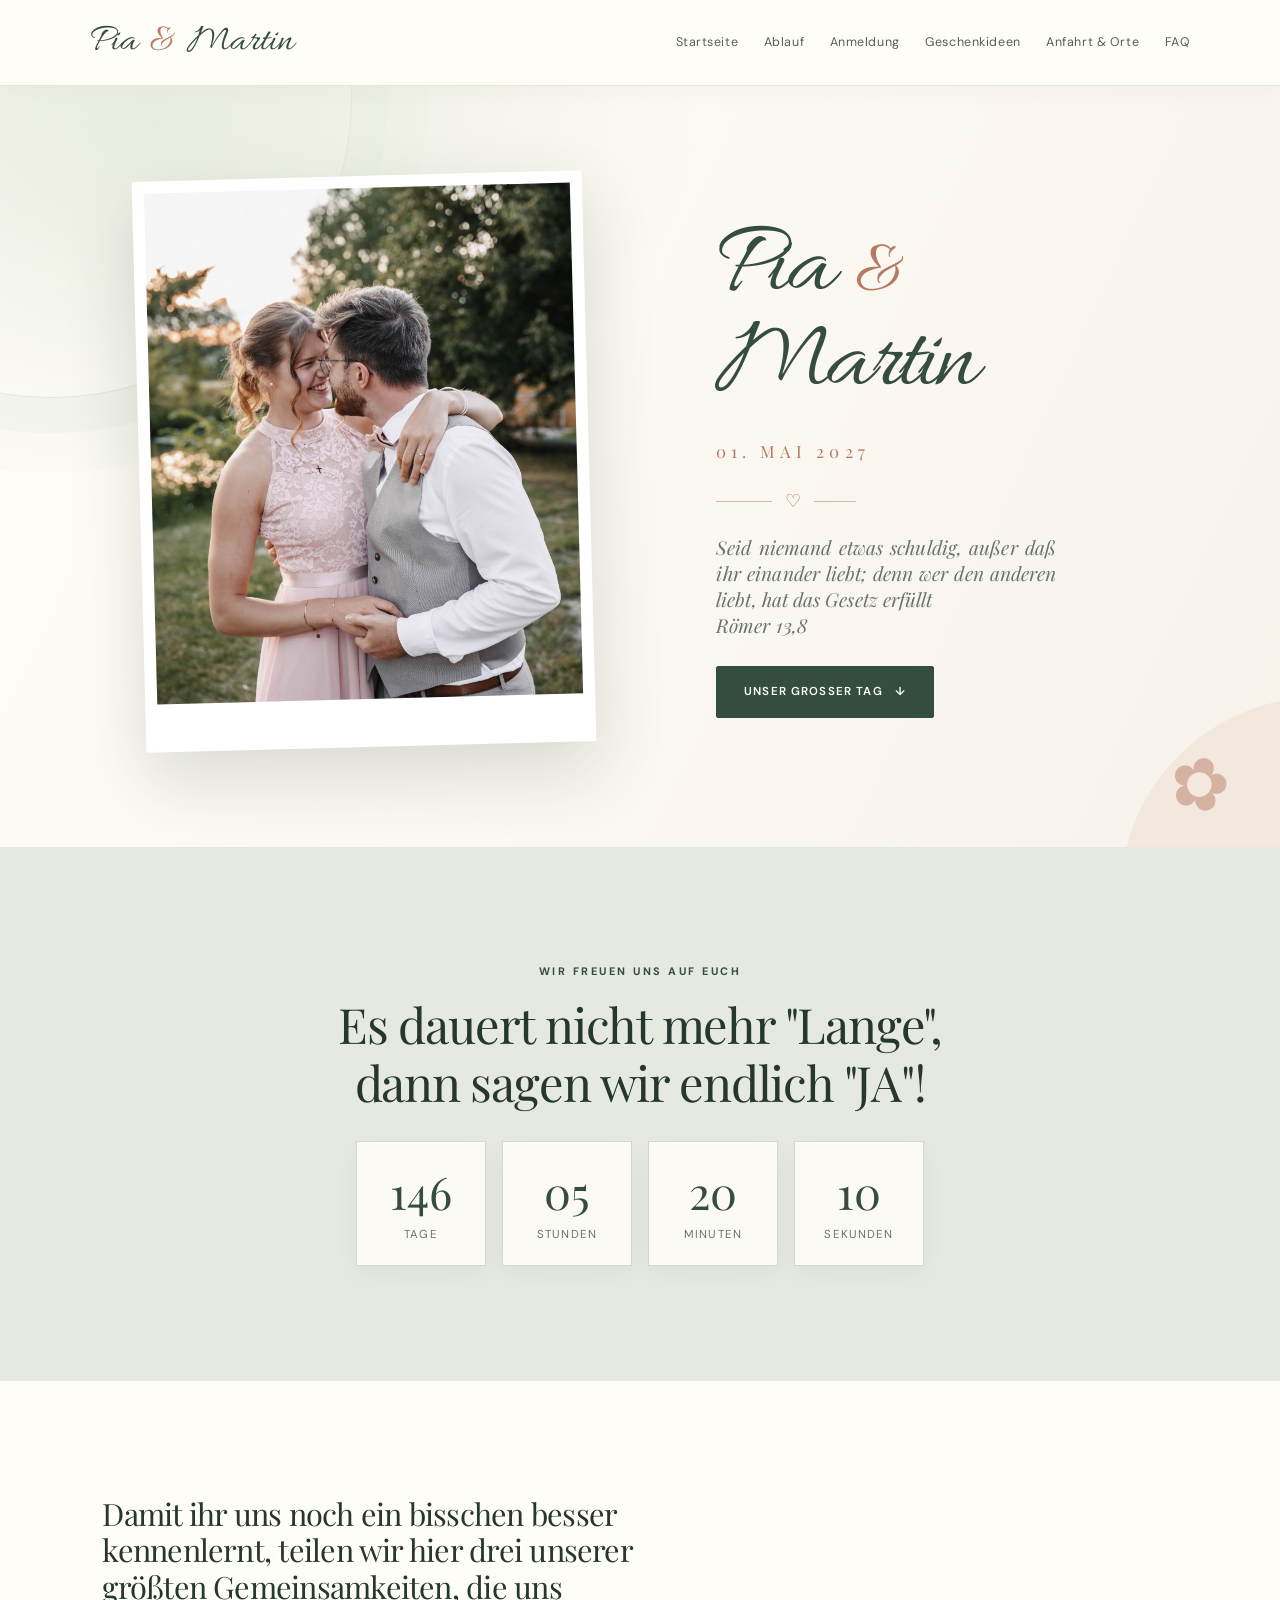
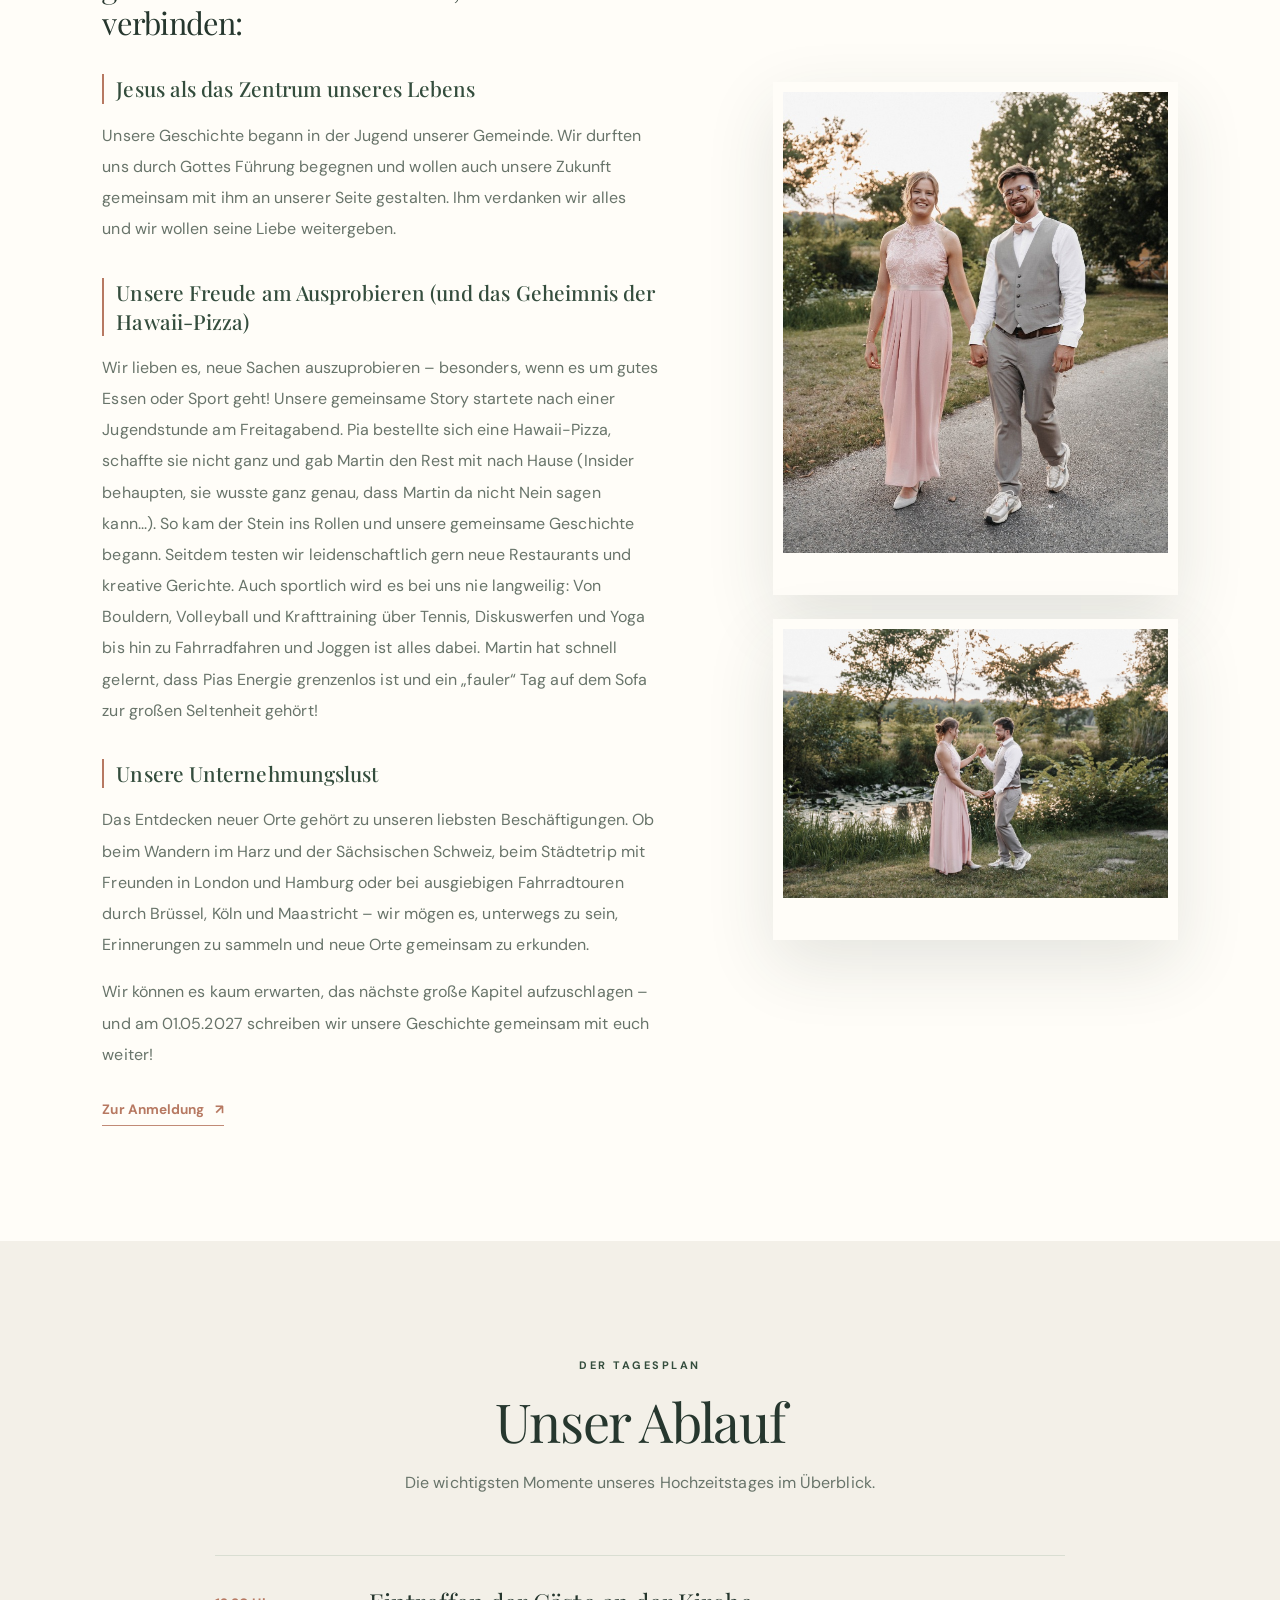
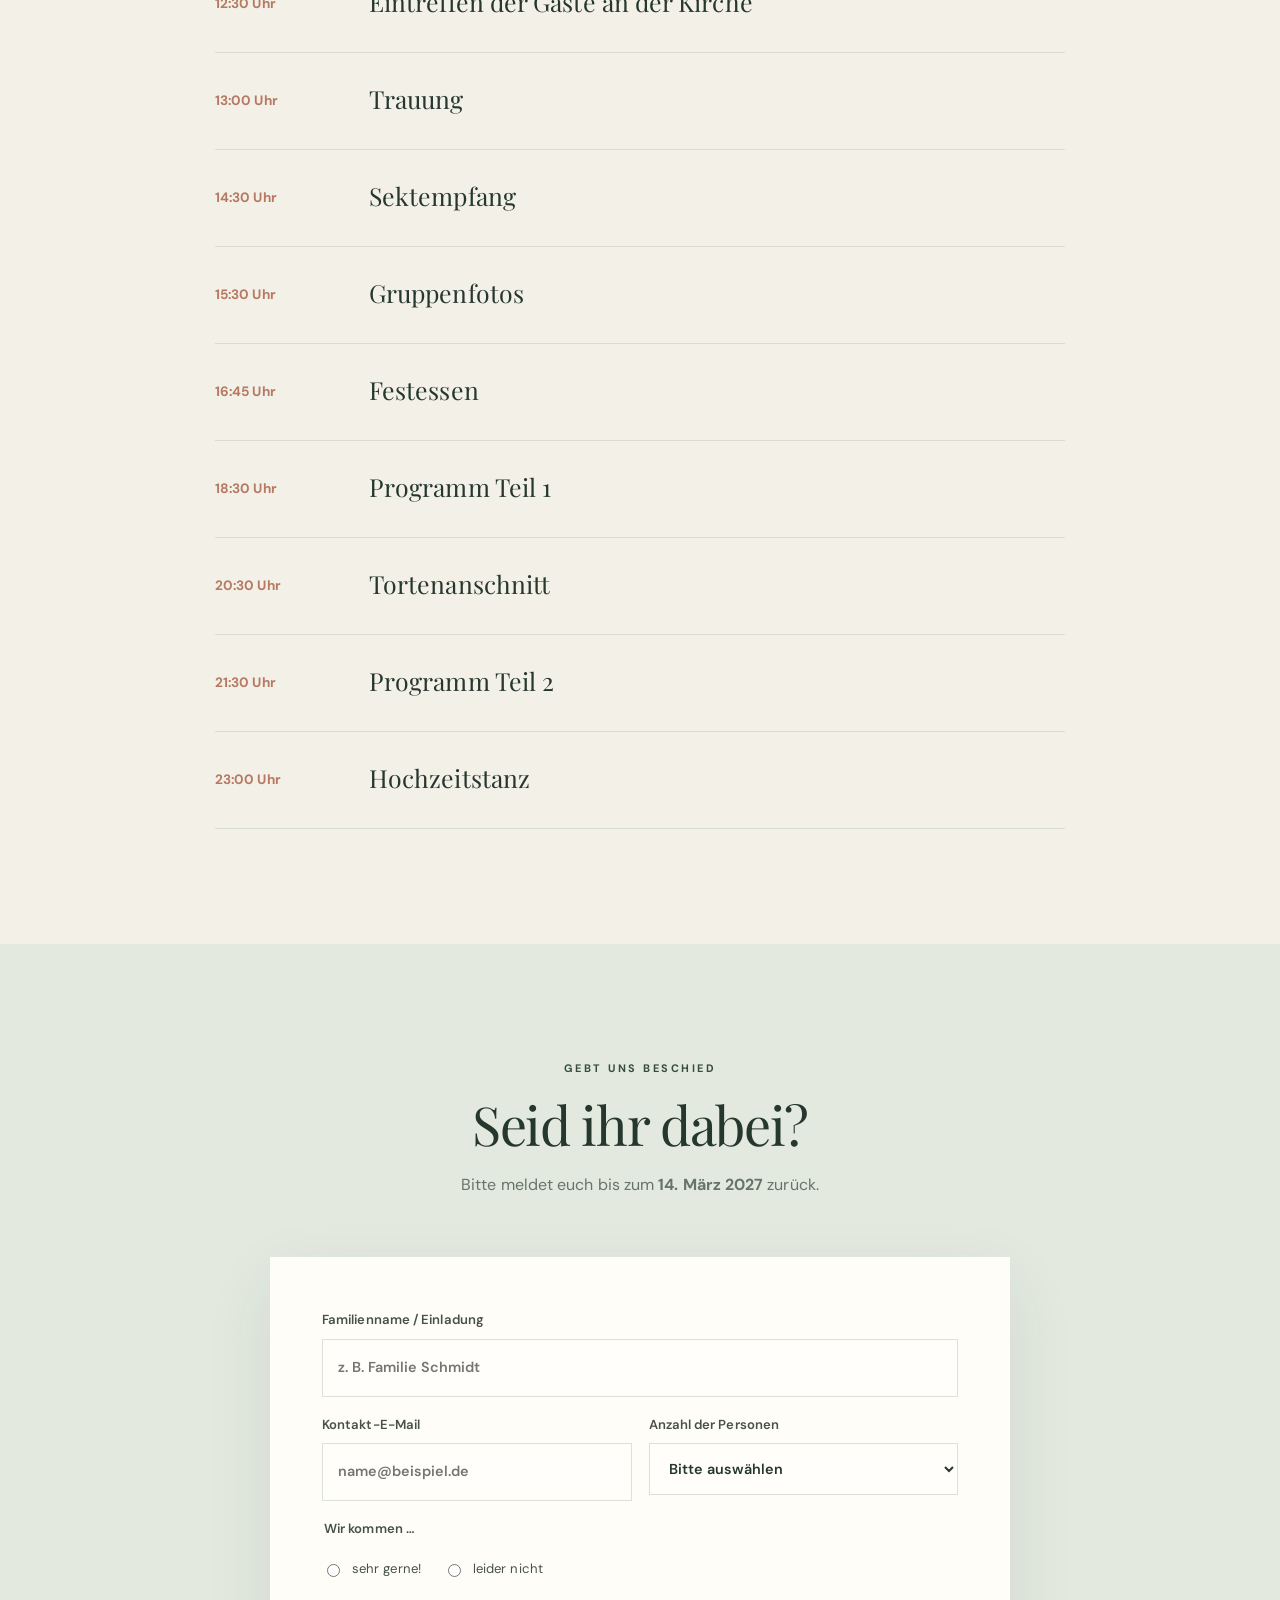
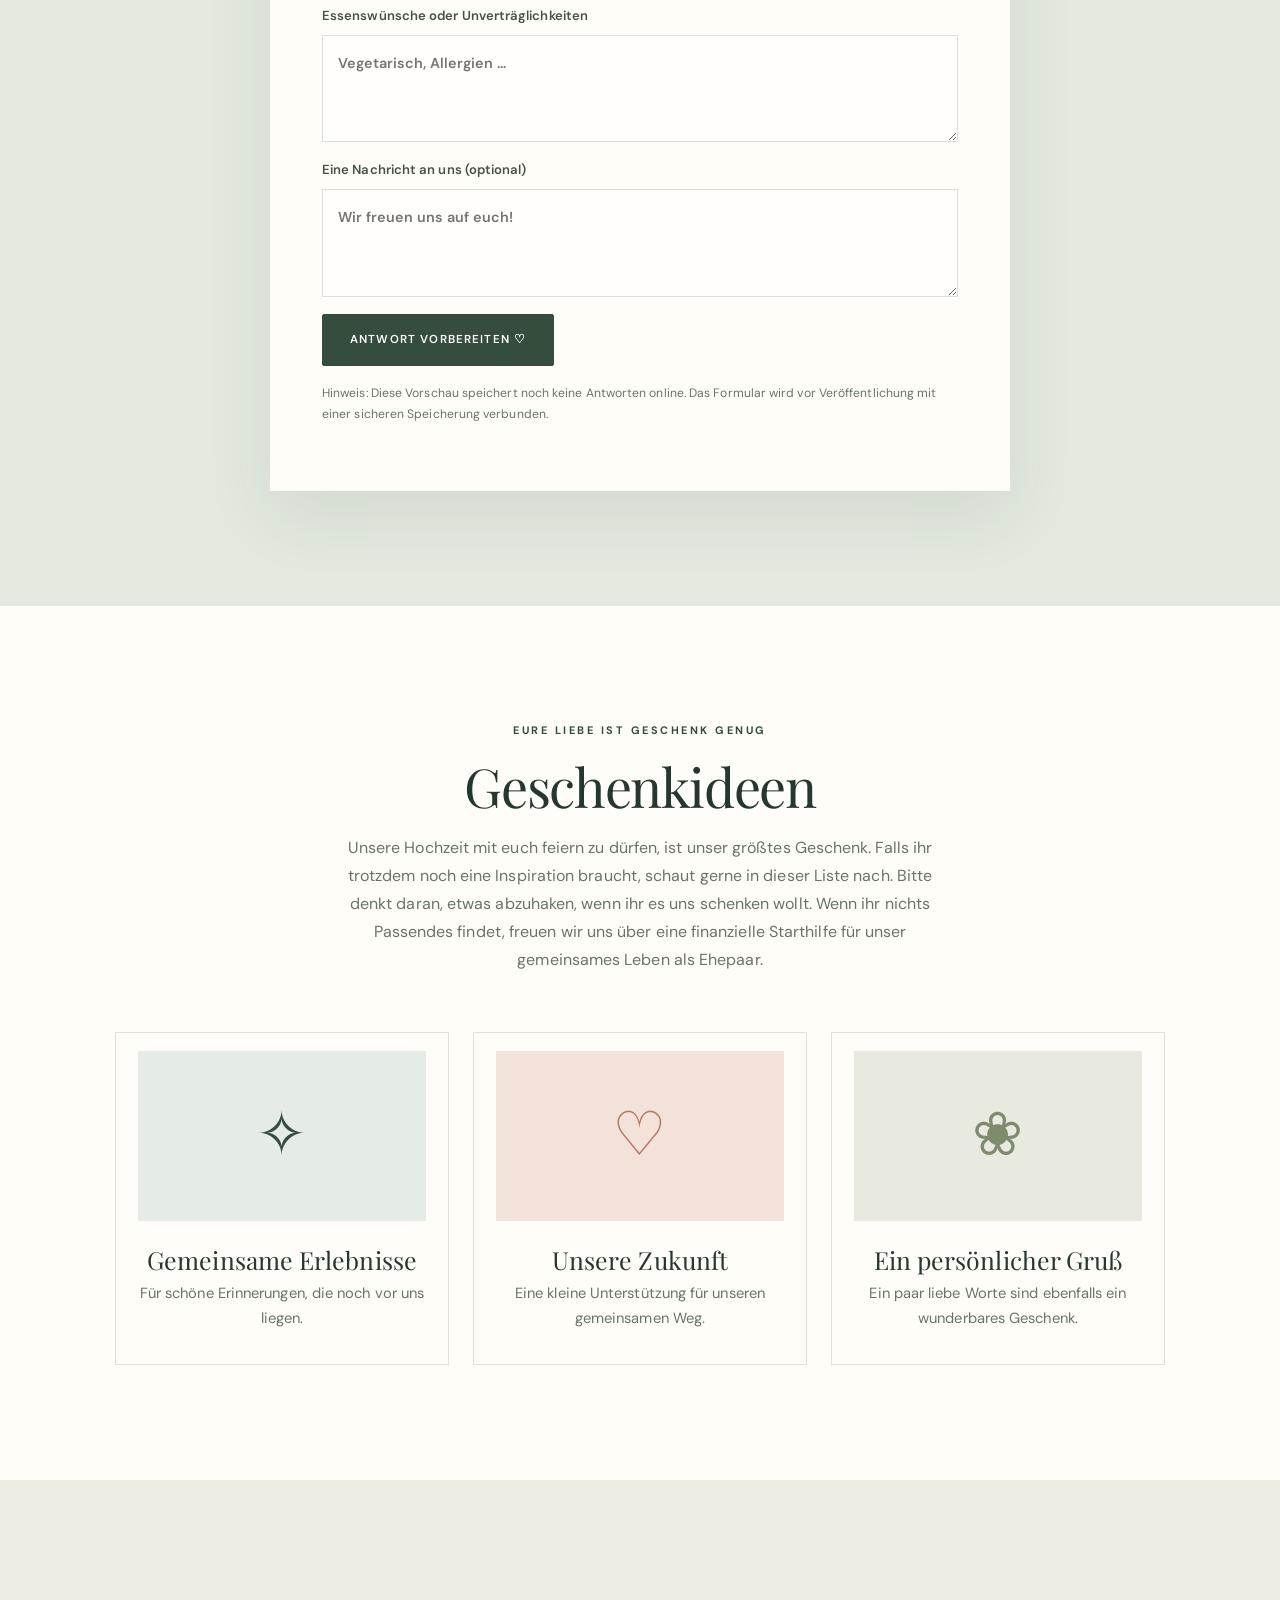
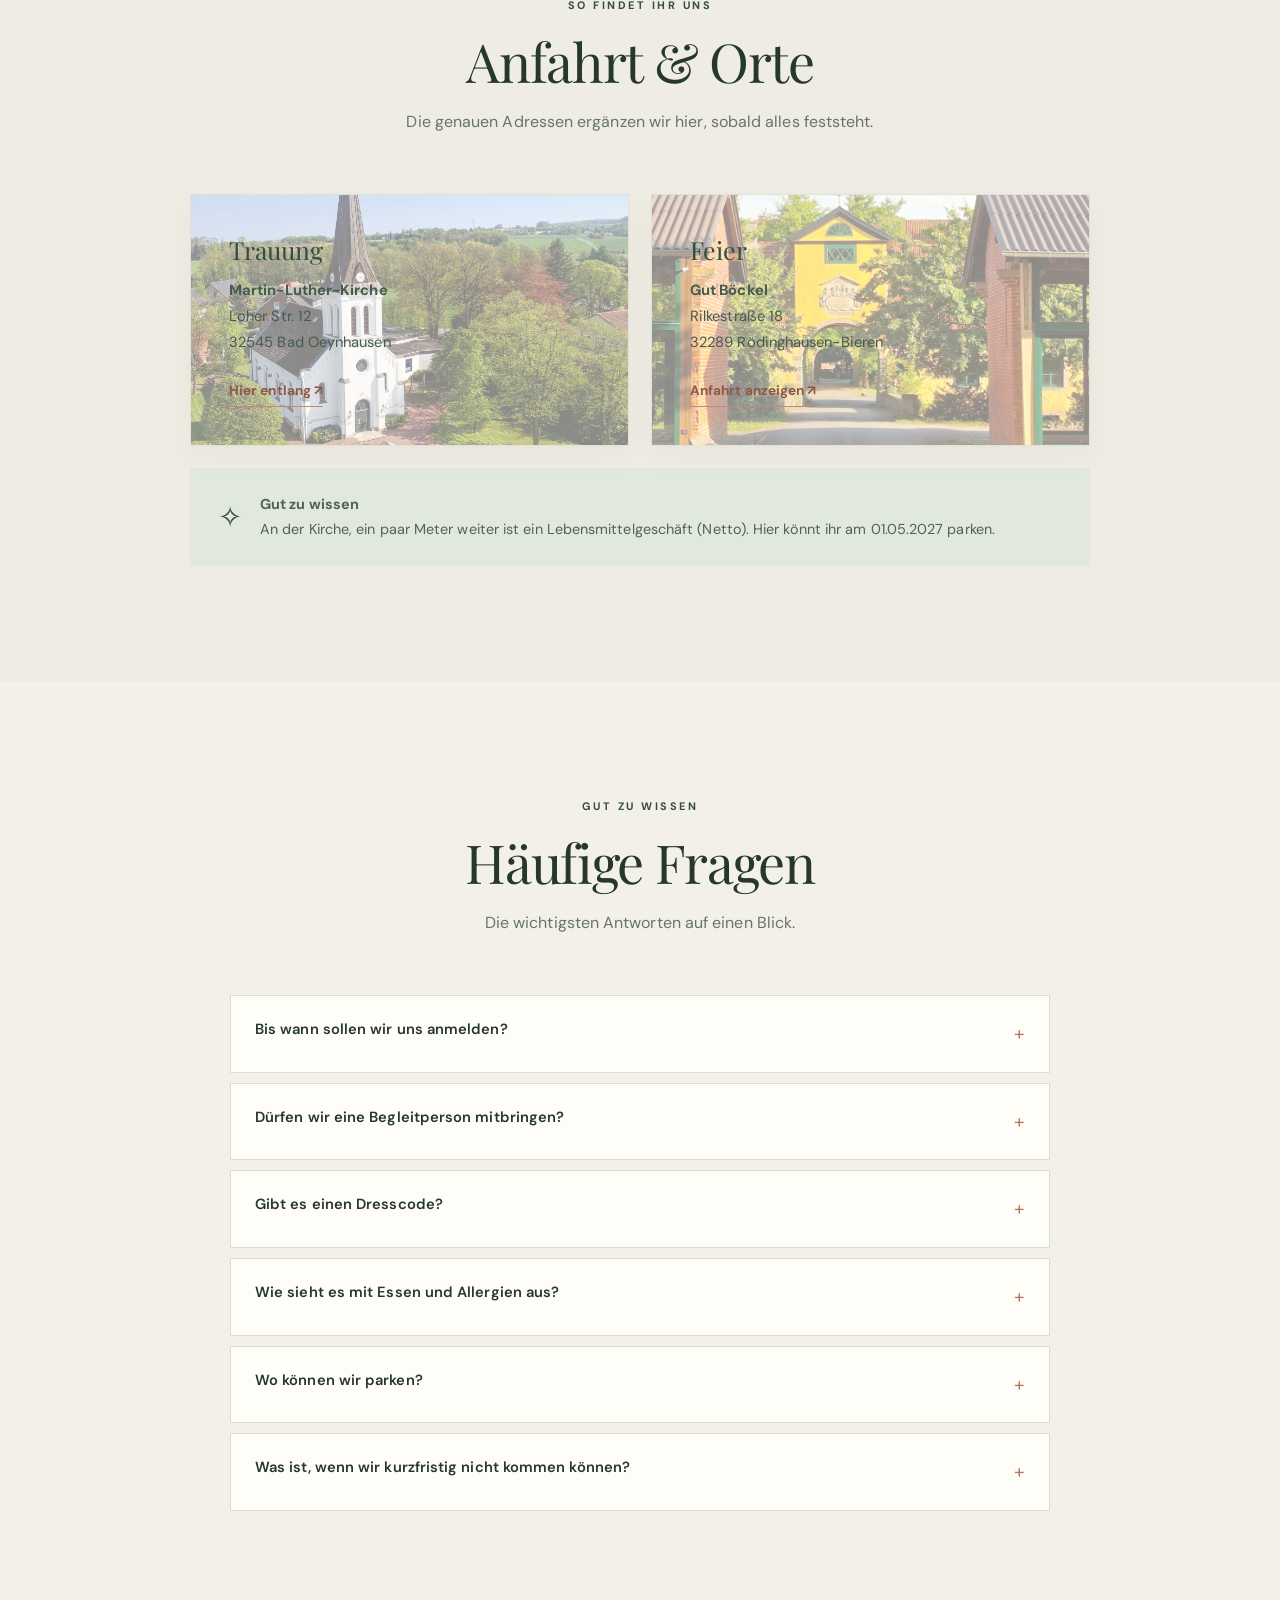
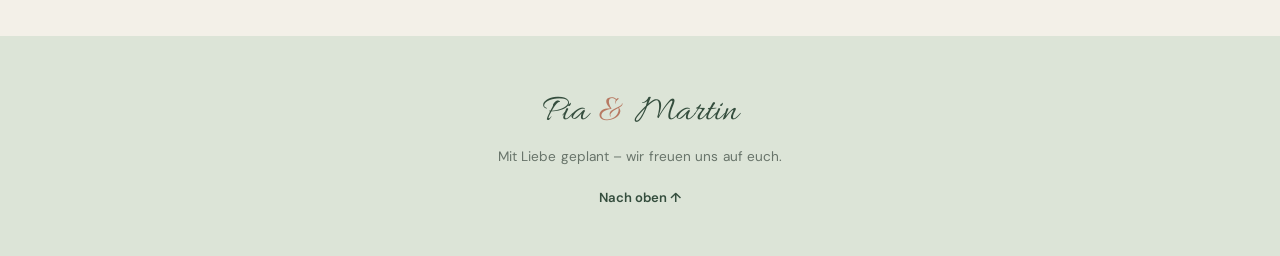
==== Hochzeitswebsite - Kopie/index.html @ 16df4ac5 "Add files via upload" ====
<!doctype html>
<html lang="de">
<head>
<meta charset="utf-8"><meta name="viewport" content="width=device-width, initial-scale=1">
<meta name="theme-color" content="#fbf6ef"><title>Pia & Martin – Unsere Hochzeit</title>
<link rel="preconnect" href="https://fonts.googleapis.com"><link rel="preconnect" href="https://fonts.gstatic.com" crossorigin>
<link href="https://fonts.googleapis.com/css2?family=DM+Sans:wght@400;500;600&family=Playfair+Display:wght@400;500;600&family=Allura&display=swap" rel="stylesheet">
<link rel="stylesheet" href="styles.css">
</head>
<body>
<header class="topbar"><a class="brand" href="#start">Pia <span>&</span> Martin</a><button class="menu-toggle" aria-label="Menü öffnen" aria-expanded="false">☰</button><nav id="nav"><a href="#start">Startseite</a><a href="#ablauf">Ablauf</a><a href="#anmeldung">Anmeldung</a><a href="#geschenke">Geschenkideen</a><a href="#orte">Anfahrt & Orte</a><a href="#faq">FAQ</a></nav></header>
<main>
<section class="hero" id="start"><div class="hero-photo hero-photo-main"><img src="images/suess-und-ring.jpg" alt="Pia und Martin lächeln sich verliebt an"><span class="photo-note"></span></div><div class="hero-copy"><h1>Pia <span>&</span> Martin</h1><p class="date">01. Mai 2027</p><div class="heart-rule">♡</div><p class="hero-subtitle">Seid niemand etwas schuldig, außer daß ihr einander liebt; denn wer den anderen liebt, hat das Gesetz erfüllt<br>Römer 13,8</p><a class="button" href="#ablauf">Unser großer Tag <span>↓</span></a></div><div class="sprig sprig-right">✿</div></section>
<section class="countdown section"><p class="eyebrow">WIR FREUEN UNS AUF EUCH</p><h2>Es dauert nicht mehr "Lange", <br> dann sagen wir endlich "JA"!</h2><div class="count-grid"><div><strong id="days">—</strong><span>Tage</span></div><div><strong id="hours">—</strong><span>Stunden</span></div><div><strong id="minutes">—</strong><span>Minuten</span></div><div><strong id="seconds">—</strong><span>Sekunden</span></div></div></section>
<section class="welcome section"><div class="welcome-text"><h2>Damit ihr uns noch ein bisschen besser kennenlernt, teilen wir hier drei unserer größten Gemeinsamkeiten, die uns verbinden:</h2><h3 class="story-title">Jesus als das Zentrum unseres Lebens</h3><p>Unsere Geschichte begann in der Jugend unserer Gemeinde. Wir durften uns durch Gottes Führung begegnen und wollen auch unsere Zukunft gemeinsam mit ihm an unserer Seite gestalten. Ihm verdanken wir alles und wir wollen seine Liebe weitergeben.</p><h3>Unsere Freude am Ausprobieren (und das Geheimnis der Hawaii-Pizza)</h3><p>Wir lieben es, neue Sachen auszuprobieren – besonders, wenn es um gutes Essen oder Sport geht! Unsere gemeinsame Story startete nach einer Jugendstunde am Freitagabend. Pia bestellte sich eine Hawaii-Pizza, schaffte sie nicht ganz und gab Martin den Rest mit nach Hause (Insider behaupten, sie wusste ganz genau, dass Martin da nicht Nein sagen kann...). So kam der Stein ins Rollen und unsere gemeinsame Geschichte begann. Seitdem testen wir leidenschaftlich gern neue Restaurants und kreative Gerichte. Auch sportlich wird es bei uns nie langweilig: Von Bouldern, Volleyball und Krafttraining über Tennis, Diskuswerfen und Yoga bis hin zu Fahrradfahren und Joggen ist alles dabei. Martin hat schnell gelernt, dass Pias Energie grenzenlos ist und ein „fauler“ Tag auf dem Sofa zur großen Seltenheit gehört!</p><h3>Unsere Unternehmungslust</h3><p>Das Entdecken neuer Orte gehört zu unseren liebsten Beschäftigungen. Ob beim Wandern im Harz und der Sächsischen Schweiz, beim Städtetrip mit Freunden in London und Hamburg oder bei ausgiebigen Fahrradtouren durch Brüssel, Köln und Maastricht – wir mögen es, unterwegs zu sein, Erinnerungen zu sammeln und neue Orte gemeinsam zu erkunden.</p><p>Wir können es kaum erwarten, das nächste große Kapitel aufzuschlagen – und am 01.05.2027 schreiben wir unsere Geschichte gemeinsam mit euch weiter!</p><a class="text-link" href="#anmeldung">Zur Anmeldung <span>↗</span></a></div><div class="welcome-side"><div class="story-photo-stack"><figure><img src="images/hand-in-hand.jpg" alt="Pia und Martin gehen Hand in Hand"></figure><figure><img src="images/am-see.jpg" alt="Pia und Martin gemeinsam am See"></figure></div></div></section>
<section class="section" id="ablauf"><div class="section-heading"><p class="eyebrow">DER TAGESPLAN</p><h2>Unser Ablauf</h2><p>Die wichtigsten Momente unseres Hochzeitstages im Überblick.</p></div><div class="timeline"><article><span class="time">12:30 Uhr</span><div><h3>Eintreffen der Gäste an der Kirche</h3></div></article><article><span class="time">13:00 Uhr</span><div><h3>Trauung</h3></div></article><article><span class="time">14:30 Uhr</span><div><h3>Sektempfang</h3></div></article><article><span class="time">15:30 Uhr</span><div><h3>Gruppenfotos</h3></div></article><article><span class="time">16:45 Uhr</span><div><h3>Festessen</h3></div></article><article><span class="time">18:30 Uhr</span><div><h3>Programm Teil 1</h3></div></article><article><span class="time">20:30 Uhr</span><div><h3>Tortenanschnitt</h3></div></article><article><span class="time">21:30 Uhr</span><div><h3>Programm Teil 2</h3></div></article><article><span class="time">23:00 Uhr</span><div><h3>Hochzeitstanz</h3></div></article></div></section>
<section class="rsvp section" id="anmeldung"><div class="section-heading"><p class="eyebrow">GEBT UNS BESCHIED</p><h2>Seid ihr dabei?</h2><p>Bitte meldet euch bis zum <strong>14. März 2027</strong> zurück.</p></div><form id="rsvp-form"><label>Familienname / Einladung<input name="family" placeholder="z. B. Familie Schmidt" required></label><div class="two-fields"><label>Kontakt-E-Mail<input type="email" name="email" placeholder="name@beispiel.de" required></label><label>Anzahl der Personen<select name="people" required><option value="">Bitte auswählen</option><option>1</option><option>2</option><option>3</option><option>4</option><option>5</option><option>6 oder mehr</option></select></label></div><fieldset><legend>Wir kommen …</legend><label class="choice"><input type="radio" name="attendance" value="Ja, wir kommen" required> sehr gerne!</label><label class="choice"><input type="radio" name="attendance" value="Leider verhindert"> leider nicht</label></fieldset><label>Essenswünsche oder Unverträglichkeiten<textarea name="food" rows="3" placeholder="Vegetarisch, Allergien …"></textarea></label><label>Eine Nachricht an uns (optional)<textarea name="message" rows="3" placeholder="Wir freuen uns auf euch!"></textarea></label><button class="button" type="submit">Antwort vorbereiten ♡</button><p class="form-note">Hinweis: Diese Vorschau speichert noch keine Antworten online. Das Formular wird vor Veröffentlichung mit einer sicheren Speicherung verbunden.</p><p id="form-status" role="status"></p></form></section>
<section class="section gifts" id="geschenke"><div class="section-heading"><p class="eyebrow">EURE LIEBE IST GESCHENK GENUG</p><h2>Geschenkideen</h2><p>Unsere Hochzeit mit euch feiern zu dürfen, ist unser größtes Geschenk. Falls ihr trotzdem noch eine Inspiration braucht, schaut gerne in dieser Liste nach. Bitte denkt daran, etwas abzuhaken, wenn ihr es uns schenken wollt. Wenn ihr nichts Passendes findet, freuen wir uns über eine finanzielle Starthilfe für unser gemeinsames Leben als Ehepaar.</p></div><div class="gift-cards"><article><div class="gift-art blue">✧</div><h3>Gemeinsame Erlebnisse</h3><p>Für schöne Erinnerungen, die noch vor uns liegen.</p></article><article><div class="gift-art pink">♡</div><h3>Unsere Zukunft</h3><p>Eine kleine Unterstützung für unseren gemeinsamen Weg.</p></article><article><div class="gift-art green">❀</div><h3>Ein persönlicher Gruß</h3><p>Ein paar liebe Worte sind ebenfalls ein wunderbares Geschenk.</p></article></div></section>
<section class="section locations" id="orte"><div class="section-heading"><p class="eyebrow">SO FINDET IHR UNS</p><h2>Anfahrt & Orte</h2><p>Die genauen Adressen ergänzen wir hier, sobald alles feststeht.</p></div><div class="location-grid"><article class="location-ceremony"><h3>Trauung</h3><p><strong>Martin-Luther-Kirche</strong><br>Loher Str. 12<br>32545 Bad Oeynhausen</p><a class="text-link" href="https://www.google.com/maps/place/Martin-Luther-Kirche+Lohe+-+Ev.+Emmaus-Kirchengemeinde+Bad+Oeynhausen/@52.1789737,8.7966573,17z/data=!3m1!4b1!4m6!3m5!1s0x47ba6d0ff6d95eb3:0xa16dfd9204fe12c4!8m2!3d52.1789737!4d8.7992322!16s%2Fg%2F121lspbv?entry=ttu&amp;g_ep=EgoyMDI2MTAxOC4wIKXMDSoASAFQAw%3D%3D" target="_blank" rel="noopener noreferrer">Hier entlang ↗</a></article><article class="location-venue"><h3>Feier</h3><p><strong>Gut Böckel</strong><br>Rilkestraße 18<br>32289 Rödinghausen-Bieren</p><a class="text-link" href="https://www.google.com/maps/place/Gut+B%C3%B6ckel/@52.2252998,8.5156535,18z/data=!3m1!4b1!4m6!3m5!1s0x47ba0532d34783f9:0xcaba94e6f25c1439!8m2!3d52.2252998!4d8.516941!16s%2Fg%2F1225dcm1?entry=ttu&amp;g_ep=EgoyMDI2MTAxOC4wIKXMDSoASAFQAw%3D%3D" target="_blank" rel="noopener noreferrer">Anfahrt anzeigen ↗</a></article></div><div class="travel-note"><span>✧</span><p><strong>Gut zu wissen</strong><br>An der Kirche, ein paar Meter weiter ist ein Lebensmittelgeschäft (Netto). Hier könnt ihr am 01.05.2027 parken.</p></div></section>
<section class="section faq" id="faq"><div class="section-heading"><p class="eyebrow">GUT ZU WISSEN</p><h2>Häufige Fragen</h2><p>Die wichtigsten Antworten auf einen Blick.</p></div><div class="faq-list"><details><summary>Bis wann sollen wir uns anmelden?</summary><p>Bitte gebt uns bis zum 14. März 2027 Bescheid.</p></details><details><summary>Dürfen wir eine Begleitperson mitbringen?</summary><p>Bitte richtet euch nach der Anzahl der Personen auf eurer Einladung. Bei Fragen meldet euch gerne direkt bei uns.</p></details><details><summary>Gibt es einen Dresscode?</summary><p>Ihr wisst noch nicht, was ihr anziehen sollt? Kein Problem, zumindest bei den Farben können wir euch helfen. Tragt gerne ein Kleidungsstück oder Accessoire passend zu unserer Farbskala.</p></details><details><summary>Wie sieht es mit Essen und Allergien aus?</summary><p>Bitte gebt Unverträglichkeiten und Essenswünsche bei der Anmeldung an.</p></details><details><summary>Wo können wir parken?</summary><p>An der Kirche, ein paar Meter weiter, ist ein Lebensmittelgeschäft (Netto). Dort könnt ihr am 01.05.2027 parken.</p></details><details><summary>Was ist, wenn wir kurzfristig nicht kommen können?</summary><p>Bitte meldet euch so früh wie möglich persönlich bei uns.</p></details></div></section>
</main><footer><a class="brand" href="#start">Pia <span>&</span> Martin</a><p>Mit Liebe geplant – wir freuen uns auf euch.</p><a href="#start" class="back-top">Nach oben ↑</a></footer>
<script src="script.js"></script>
</body></html>
---- Hochzeitswebsite - Kopie/styles.css ----
@import url('https://fonts.googleapis.com/css2?family=DM+Sans:wght@400;500;600;700&family=Playfair+Display:ital,wght@0,400;0,500;0,600;1,400;1,500&family=Allura&display=swap'); /* Lädt die verwendeten Schriftarten. */
:root { /* Definiert zentrale Designwerte. */
  --paper: #f8f6f0; /* Speichert eine Designfarbe. */
  --surface: #fffdf8; /* Speichert eine Designfarbe. */
  --surface-soft: #f0eee5; /* Speichert eine Designfarbe. */
  --ink: #303c34; /* Speichert eine Designfarbe. */
  --muted: #6e776e; /* Speichert eine Designfarbe. */
  --sage: #829681; /* Speichert eine Designfarbe. */
  --sage-dark: #536b57; /* Speichert eine Designfarbe. */
  --sage-light: #e1e8dc; /* Speichert eine Designfarbe. */
  --clay: #b87560; /* Speichert eine Designfarbe. */
  --clay-light: #f1dfd5; /* Speichert eine Designfarbe. */
  --line: #dfe3d8; /* Speichert eine Designfarbe. */
  --serif: 'Playfair Display', Georgia, serif; /* Speichert eine Schriftfamilie. */
  --sans: 'DM Sans', Arial, sans-serif; /* Speichert eine Schriftfamilie. */
  --script: 'Allura', cursive; /* Speichert eine Schriftfamilie. */
  --shadow: 0 18px 55px rgba(48, 60, 52, .08); /* Speichert den Schattenstil. */
} /* Beendet den Regelblock. */
* { box-sizing: border-box; } /* Berechnet Elementgrößen einheitlich. */
html { scroll-behavior: smooth; scroll-padding-top: 88px; } /* Scrollt weich mit Navigationsabstand. */
body { margin: 0; background: var(--paper); color: var(--ink); font-family: var(--sans); line-height: 1.75; -webkit-font-smoothing: antialiased; } /* Legt globale Grundgestaltung fest. */
a { color: inherit; text-decoration: none; } /* Entfernt Linkunterstreichungen. */
button, input, select, textarea { font: inherit; } /* Übernimmt die Seitenschrift. */
.topbar { min-height: 78px; padding: 12px clamp(22px, 5.5vw, 88px); display: flex; align-items: center; justify-content: space-between; gap: 28px; position: sticky; top: 0; z-index: 20; background: rgba(255,253,248,.92); border-bottom: 1px solid rgba(223,227,216,.8); backdrop-filter: blur(18px); } /* Gestaltet die obere Navigationsleiste. */
.brand { font: 2.15rem/1 var(--script); color: var(--sage-dark); white-space: nowrap; } /* Gestaltet das Markenlogo. */
.brand span { color: var(--clay); padding: 0 2px; } /* Färbt das Marken-Trennzeichen. */
nav { display: flex; align-items: center; gap: clamp(12px, 1.7vw, 25px); color: #536057; font-size: .79rem; letter-spacing: .015em; } /* Ordnet die Navigationslinks. */
nav a { position: relative; padding: 8px 0; transition: color .2s ease; } /* Gestaltet Navigationslinks. */
nav a::after { content: ''; position: absolute; left: 0; right: 100%; bottom: 2px; height: 1px; background: var(--clay); transition: right .25s ease; } /* Zeichnet die Linkunterstreichung. */
nav a:hover { color: var(--clay); } /* Hebt aktive Navigationslinks hervor. */
nav a:hover::after { right: 0; } /* Animiert die Linkunterstreichung. */
.menu-toggle { display: none; background: transparent; border: 1px solid var(--line); border-radius: 50%; width: 42px; height: 42px; color: var(--ink); font-size: 1.25rem; cursor: pointer; } /* Gestaltet den Menüknopf. */
.hero { min-height: 640px; padding: 76px clamp(24px, 9vw, 140px) 88px; display: grid; grid-template-columns: 1.05fr .85fr; align-items: center; gap: clamp(35px, 7vw, 110px); position: relative; overflow: hidden; background: var(--surface); } /* Gestaltet den Titelbereich. */
.hero::before { content: ''; position: absolute; width: 600px; height: 600px; left: -250px; top: -290px; border: 1px solid #e4e7db; border-radius: 50%; box-shadow: 0 0 0 35px rgba(225,232,220,.25), 0 0 0 75px rgba(225,232,220,.15); } /* Erzeugt den linken Dekokreis. */
.hero::after { content: ''; position: absolute; width: 400px; height: 400px; right: -240px; bottom: -250px; border-radius: 50%; background: var(--clay-light); opacity: .55; } /* Erzeugt den rechten Dekokreis. */
.hero-copy { position: relative; z-index: 1; text-align: center; } /* Positioniert den Titeltext. */
.eyebrow { margin: 0 0 14px; color: var(--sage-dark); font-size: .68rem; font-weight: 700; letter-spacing: .23em; text-transform: uppercase; } /* Gestaltet kleine Abschnittsüberschriften. */
.hero h1 { margin: 18px 0 15px; font: clamp(4.6rem, 8vw, 7.8rem)/.83 var(--script); font-weight: 400; color: var(--sage-dark); } /* Gestaltet die Hauptüberschrift. */
.hero h1 span { color: var(--clay); font-size: .72em; padding: 0 .08em; } /* Hebt den Namensteil hervor. */
.date { margin: 28px 0 0; font: 1.05rem var(--serif); letter-spacing: .22em; color: var(--clay); text-transform: uppercase; } /* Gestaltet das Hochzeitsdatum. */
.heart-rule { display: flex; align-items: center; justify-content: center; gap: 13px; margin: 23px auto 16px; color: var(--clay); font-size: 1.15rem; } /* Gestaltet die Herz-Trennlinie. */
.heart-rule::before, .heart-rule::after { content: ''; width: 42px; height: 1px; background: #d9b7a8; } /* Zeichnet Linien neben dem Herz. */
.hero-subtitle { color: var(--muted); font: italic 1.1rem var(--serif); margin: 0 0 28px; } /* Gestaltet den Titeluntertext. */
.hero-subtitle { text-align: justify; } /* Setzt den Bibeltext in Blocksatz. */
.button { display: inline-flex; align-items: center; justify-content: center; gap: 12px; padding: 13px 24px; border: 1px solid var(--sage-dark); border-radius: 3px; background: var(--sage-dark); color: white; font-size: .83rem; font-weight: 600; letter-spacing: .035em; cursor: pointer; transition: transform .2s, background .2s, box-shadow .2s; } /* Gestaltet die Schaltfläche. */
.button:hover { transform: translateY(-2px); background: #435947; box-shadow: 0 8px 20px rgba(83,107,87,.18); } /* Hebt den Button hervor. */
.hero-photo { width: min(100%, 420px); justify-self: center; padding: 11px 11px 44px; position: relative; z-index: 1; background: #fff; box-shadow: var(--shadow); transform: rotate(2deg); } /* Gestaltet den Foto-Rahmen. */
.hero-photo img { display: block; width: 100%; aspect-ratio: 4 / 4.7; object-fit: cover; background: linear-gradient(145deg, #e4e9df, #f3ded2 55%, #d9e2d7); color: transparent; } /* Gestaltet das Foto. */
.sprig { position: absolute; z-index: 1; color: var(--sage); opacity: .48; font-size: 4.5rem; line-height: 1; } /* Gestaltet dekorative Zweige. */
.sprig-left { top: 30px; left: 4vw; transform: rotate(-18deg); } /* Positioniert den linken Zweig. */
.sprig-right { bottom: 26px; right: 4vw; color: var(--clay); transform: rotate(15deg); } /* Positioniert den rechten Zweig. */
.section { padding: clamp(62px, 8vw, 112px) clamp(22px, 8vw, 125px); position: relative; } /* Gestaltet allgemeine Seitenabschnitte. */
.countdown { text-align: center; background: var(--sage-light); } /* Gestaltet den Countdown-Bereich. */
.countdown h2, .section-heading h2, .welcome h2 { margin: 0 0 16px; font: clamp(2.1rem, 4vw, 3.35rem)/1.18 var(--serif); font-weight: 400; letter-spacing: -.025em; } /* Gestaltet Abschnittsüberschriften. */
.countdown .eyebrow { color: var(--sage-dark); } /* Gestaltet kleine Abschnittsüberschriften. */
.count-grid { display: flex; justify-content: center; gap: 13px; margin: 31px auto 0; } /* Ordnet die Countdown-Felder. */
.count-grid div { width: 118px; padding: 20px 10px 17px; border: 1px solid rgba(83,107,87,.17); background: rgba(255,253,248,.72); } /* Gestaltet einzelne Countdown-Felder. */
.count-grid strong { display: block; font: 2.45rem/1.15 var(--serif); color: var(--sage-dark); font-weight: 400; } /* Gestaltet Countdown-Zahlen. */
.count-grid span { display: block; margin-top: 7px; color: var(--muted); font-size: .72rem; letter-spacing: .1em; text-transform: uppercase; } /* Gestaltet Countdown-Beschriftungen. */
.welcome { display: grid; grid-template-columns: 1.15fr .85fr; gap: clamp(35px, 9vw, 135px); align-items: center; background: var(--surface); } /* Ordnet den Begrüßungsbereich. */
.welcome-text { max-width: 620px; } /* Begrenzt den Begrüßungstext. */
.welcome-text p:not(.eyebrow) { color: var(--muted); } /* Gestaltet den Begrüßungstext. */
.text-link { display: inline-block; margin-top: 12px; padding-bottom: 3px; border-bottom: 1px solid #c18a76; color: var(--clay); font-size: .85rem; font-weight: 700; } /* Gestaltet den Textlink. */
.text-link span { margin-left: 7px; } /* Gestaltet den Textlink. */
.quote-card { min-height: 290px; padding: 44px 28px; border: 1px solid #d7dfd2; outline: 1px solid #d7dfd2; outline-offset: 8px; text-align: center; background: linear-gradient(145deg, #f3eee4, #e8eee4); display: flex; flex-direction: column; align-items: center; justify-content: center; } /* Gestaltet die Zitatkarte. */
.quote-heart { color: var(--clay); font-size: 2rem; } /* Färbt das Zitat-Herz. */
.quote-card p { font: italic 1.55rem/1.55 var(--serif); } /* Gestaltet den Zitattext. */
.quote-card small { color: var(--sage-dark); font-size: .65rem; font-weight: 700; letter-spacing: .24em; } /* Gestaltet die Zitatquelle. */
.section-heading { max-width: 700px; margin: 0 auto 46px; text-align: center; } /* Gestaltet allgemeine Seitenabschnitte. */
.section-heading > p:last-child { max-width: 620px; margin: 0 auto; color: var(--muted); } /* Gestaltet den Abschnittsuntertitel. */
#ablauf { background: var(--paper); } /* Gestaltet den Ablaufbereich. */
.timeline { max-width: 800px; margin: auto; } /* Begrenzt den Zeitplan. */
.timeline article { display: grid; grid-template-columns: 120px 1fr; gap: 24px; align-items: center; padding: 24px 0; border-bottom: 1px solid var(--line); } /* Ordnet einzelne Zeitplanpunkte. */
.timeline article:first-child { border-top: 1px solid var(--line); } /* Rahmt den ersten Zeitplanpunkt. */
.time { color: var(--clay); font-size: .85rem; font-weight: 700; } /* Gestaltet die Uhrzeitangabe. */
.timeline h3, .location-grid h3, .gift-cards h3 { margin: 0 0 5px; font: 1.4rem var(--serif); font-weight: 400; } /* Gestaltet Kartenüberschriften. */
.timeline p, .location-grid p, .gift-cards p { margin: 0; color: var(--muted); font-size: .92rem; } /* Gestaltet Beschreibungstexte. */
.rsvp { background: #e8ede4; } /* Gestaltet den Antwortbereich. */
.rsvp form { max-width: 740px; margin: auto; padding: clamp(22px, 4vw, 42px); background: var(--surface); border: 1px solid #d8e0d3; box-shadow: var(--shadow); } /* Gestaltet das Antwortformular. */
.rsvp label, .rsvp legend { display: block; margin-bottom: 17px; color: #465248; font-size: .82rem; font-weight: 600; } /* Gestaltet Formularbeschriftungen. */
.rsvp input:not([type=radio]), .rsvp select, .rsvp textarea { display: block; width: 100%; margin-top: 7px; padding: 13px 14px; border: 1px solid #dce1d8; border-radius: 2px; background: #fffefa; color: var(--ink); font-size: .9rem; transition: border .2s, box-shadow .2s; } /* Gestaltet Formularfelder. */
.rsvp input:focus, .rsvp select:focus, .rsvp textarea:focus { outline: none; border-color: var(--sage); box-shadow: 0 0 0 3px rgba(130,150,129,.16); } /* Hebt aktive Felder hervor. */
.rsvp textarea { resize: vertical; } /* Gestaltet das Textfeld. */
.two-fields { display: grid; grid-template-columns: 1fr 1fr; gap: 17px; } /* Ordnet zwei Formularfelder. */
.rsvp fieldset { margin: 0 0 16px; padding: 0; border: 0; } /* Gestaltet Formular-Auswahlgruppen. */
.rsvp .choice { display: inline-flex; align-items: center; gap: 9px; margin: 0 22px 8px 0; font-weight: 400; } /* Ordnet Auswahlmöglichkeiten. */
.rsvp .choice input { accent-color: var(--sage-dark); } /* Färbt Auswahlfelder. */
.form-note { margin: 17px 0 0; color: var(--muted); font-size: .76rem; } /* Gestaltet den Formularhinweis. */
#form-status { color: var(--sage-dark); font-size: .85rem; } /* Gestaltet die Formularmeldung. */
.gifts { background: var(--surface); } /* Gestaltet den Geschenkbereich. */
.gift-cards { display: grid; grid-template-columns: repeat(3, 1fr); gap: 20px; max-width: 1050px; margin: auto; } /* Ordnet die Geschenkekarten. */
.gift-cards article { padding: 16px 20px 28px; border: 1px solid var(--line); background: #fffefa; text-align: center; transition: transform .25s, box-shadow .25s; } /* Gestaltet einzelne Geschenkekarten. */
.gift-cards article:hover { transform: translateY(-4px); box-shadow: var(--shadow); } /* Hebt die Geschenkekarte hervor. */
.gift-art { height: 150px; display: grid; place-items: center; margin-bottom: 22px; font-size: 3.3rem; } /* Gestaltet die Kartenillustration. */
.gift-art.blue { background: #e5ebe5; color: var(--sage-dark); } /* Färbt die blaue Illustration. */
.gift-art.pink { background: #f2e2d9; color: var(--clay); } /* Färbt die rosafarbene Illustration. */
.gift-art.green { background: #e9eadf; color: #7e8b6d; } /* Färbt die grüne Illustration. */
.locations { background: #f1eee6; } /* Gestaltet den Ortsbereich. */
.location-grid { display: grid; grid-template-columns: 1fr 1fr; gap: 22px; max-width: 900px; margin: auto; } /* Ordnet die Ortskarten. */
.location-grid article { padding: 32px; border: 1px solid #e0e1d6; background: var(--surface); } /* Gestaltet einzelne Ortskarten. */
.location-icon { display: grid; place-items: center; width: 47px; height: 47px; margin-bottom: 17px; border-radius: 50%; background: var(--sage-light); color: var(--sage-dark); font-size: 1.35rem; } /* Gestaltet das Ortssymbol. */
.location-grid p { margin: 12px 0; } /* Gibt Ortsbeschreibungen Abstand. */
.travel-note { display: flex; align-items: center; gap: 18px; max-width: 900px; margin: 22px auto 0; padding: 20px 24px; background: #e1e8dc; } /* Gestaltet den Anreisehinweis. */
.travel-note > span { color: var(--sage-dark); font-size: 1.8rem; } /* Gestaltet das Anreise-Symbol. */
.travel-note p { margin: 0; color: #536253; font-size: .9rem; } /* Gestaltet den Anreise-Text. */
.faq { background: var(--paper); } /* Gestaltet den FAQ-Bereich. */
.faq-list { max-width: 820px; margin: auto; } /* Begrenzt die FAQ-Liste. */
.faq-list details { margin: 10px 0; padding: 0 21px; border: 1px solid var(--line); background: var(--surface); } /* Gestaltet FAQ-Einträge. */
.faq-list summary { display: flex; justify-content: space-between; gap: 20px; padding: 17px 0; cursor: pointer; list-style: none; font-size: .92rem; font-weight: 600; } /* Gestaltet FAQ-Fragen. */
.faq-list summary::-webkit-details-marker { display: none; } /* Entfernt das Browser-Aufklappsymbol. */
.faq-list summary::after { content: '+'; color: var(--clay); font-size: 1.2rem; font-weight: 400; } /* Zeigt ein FAQ-Pluszeichen. */
.faq-list details[open] summary::after { content: '−'; } /* Ändert das offene FAQ-Symbol. */
.faq-list details p { margin: 0; padding: 0 0 19px; color: var(--muted); font-size: .9rem; } /* Gestaltet FAQ-Einträge. */
footer { padding: 48px 20px 38px; text-align: center; background: #dfe7dc; } /* Gestaltet den Seitenfuß. */
footer .brand { font-size: 2.35rem; } /* Vergrößert das Fußbereichslogo. */
footer p { color: var(--muted); font-size: .85rem; } /* Gestaltet den Fußbereichstext. */
.back-top { color: var(--sage-dark); font-size: .82rem; font-weight: 600; } /* Gestaltet den Zurück-nach-oben-Link. */
@media (max-width: 1050px) { /* Aktiviert die Tablet-Navigation. */
  .topbar { padding-inline: 4vw; } /* Gestaltet die obere Navigationsleiste. */
  .menu-toggle { display: block; } /* Gestaltet den Menüknopf. */
  nav { display: none; position: absolute; top: 100%; left: 0; right: 0; padding: 18px 6vw 24px; background: var(--surface); border-bottom: 1px solid var(--line); box-shadow: 0 15px 25px rgba(48,60,52,.08); flex-direction: column; align-items: flex-start; gap: 8px; } /* Ordnet die Navigationslinks. */
  nav.open { display: flex; } /* Zeigt das geöffnete Menü. */
  nav a { width: 100%; padding: 7px 0; } /* Gestaltet Navigationslinks. */
  .hero { padding-inline: 7vw; gap: 5vw; } /* Gestaltet den Titelbereich. */
} /* Beendet den Regelblock. */
@media (max-width: 720px) { /* Stapelt Layout auf Mobilgeräten. */
  .hero { grid-template-columns: 1fr; padding: 56px 7vw 70px; gap: 42px; } /* Gestaltet den Titelbereich. */
  .hero h1 { font-size: clamp(4.7rem, 17vw, 6.5rem); } /* Gestaltet die Hauptüberschrift. */
  .hero-photo { width: min(78%, 350px); } /* Gestaltet den Foto-Rahmen. */
  .section { padding: 62px 6vw; } /* Gestaltet allgemeine Seitenabschnitte. */
  .welcome { grid-template-columns: 1fr; gap: 38px; } /* Ordnet den Begrüßungsbereich. */
  .quote-card { min-height: 230px; } /* Gestaltet die Zitatkarte. */
  .gift-cards { gap: 14px; } /* Ordnet die Geschenkekarten. */
  .gift-cards article { padding: 12px 12px 22px; } /* Gestaltet einzelne Geschenkekarten. */
} /* Beendet den Regelblock. */
@media (max-width: 540px) { /* Optimiert Layout für Smartphones. */
  .topbar { min-height: 68px; } /* Gestaltet die obere Navigationsleiste. */
  .brand { font-size: 1.9rem; } /* Gestaltet das Markenlogo. */
  .hero { padding-top: 45px; } /* Gestaltet den Titelbereich. */
  .hero-photo { width: 82%; } /* Gestaltet den Foto-Rahmen. */
  .sprig { font-size: 3rem; } /* Gestaltet dekorative Zweige. */
  .count-grid { gap: 6px; } /* Ordnet die Countdown-Felder. */
  .count-grid div { width: calc(25% - 4px); padding: 15px 3px 13px; } /* Gestaltet einzelne Countdown-Felder. */
  .count-grid strong { font-size: 1.65rem; } /* Ordnet die Countdown-Felder. */
  .count-grid span { font-size: .62rem; letter-spacing: .04em; } /* Ordnet die Countdown-Felder. */
  .timeline article { grid-template-columns: 83px 1fr; gap: 10px; padding: 19px 0; } /* Ordnet einzelne Zeitplanpunkte. */
  .time { font-size: .76rem; } /* Gestaltet die Uhrzeitangabe. */
  .timeline h3 { font-size: 1.2rem; } /* Begrenzt den Zeitplan. */
  .timeline p { font-size: .83rem; } /* Begrenzt den Zeitplan. */
  .two-fields, .location-grid, .gift-cards { grid-template-columns: 1fr; } /* Ordnet zwei Formularfelder. */
  .two-fields { gap: 0; } /* Ordnet zwei Formularfelder. */
  .gift-art { height: 95px; margin-bottom: 15px; } /* Gestaltet die Kartenillustration. */
  .rsvp form { padding: 22px 17px; } /* Gestaltet das Antwortformular. */
  .rsvp .choice { display: flex; } /* Ordnet Auswahlmöglichkeiten. */
  .location-grid article { padding: 25px; } /* Gestaltet einzelne Ortskarten. */
} /* Beendet den Regelblock. */
@media (prefers-reduced-motion: reduce) { html { scroll-behavior: auto; } *, *::before, *::after { transition-duration: .01ms !important; animation-duration: .01ms !important; } } /* Reduziert Bewegung auf Wunsch. */


/* Aktualisiertes Design beginnt hier. */
:root { /* Definiert zentrale Designwerte. */
  --paper: #f3f0e8; /* Speichert eine Designfarbe. */
  --surface: #fffdf8; /* Speichert eine Designfarbe. */
  --surface-soft: #e8e8dc; /* Speichert eine Designfarbe. */
  --ink: #26372e; /* Speichert eine Designfarbe. */
  --muted: #68746a; /* Speichert eine Designfarbe. */
  --sage: #71866f; /* Speichert eine Designfarbe. */
  --sage-dark: #344d3d; /* Speichert eine Designfarbe. */
  --sage-light: #e1e7dc; /* Speichert eine Designfarbe. */
  --clay: #b77962; /* Speichert eine Designfarbe. */
  --clay-light: #f0dfd4; /* Speichert eine Designfarbe. */
  --line: #d9ded2; /* Speichert eine Designfarbe. */
  --serif: 'Playfair Display', Georgia, serif; /* Speichert eine Schriftfamilie. */
  --sans: 'DM Sans', Arial, sans-serif; /* Speichert eine Schriftfamilie. */
  --script: 'Allura', cursive; /* Speichert eine Schriftfamilie. */
  --shadow: 0 24px 65px rgba(38, 55, 46, .12); /* Speichert den Schattenstil. */
} /* Beendet den Regelblock. */
body { background: var(--paper); color: var(--ink); letter-spacing: .005em; } /* Legt globale Grundgestaltung fest. */
.topbar { /* Gestaltet die obere Navigationsleiste. */
  min-height: 86px; /* Legt die Mindesthöhe fest. */
  padding: 12px clamp(24px, 7vw, 110px); /* Legt Innenabstände fest. */
  background: rgba(255,253,248,.96); /* Legt den Hintergrund fest. */
  box-shadow: 0 4px 24px rgba(38,55,46,.035); /* Erzeugt einen Schatten. */
} /* Beendet den Regelblock. */
.brand { font-size: 2.45rem; color: var(--sage-dark); } /* Gestaltet das Markenlogo. */
nav { gap: clamp(14px, 2vw, 29px); font-size: .78rem; letter-spacing: .045em; } /* Ordnet die Navigationslinks. */
.hero { /* Gestaltet den Titelbereich. */
  min-height: 690px; /* Legt die Mindesthöhe fest. */
  padding: 90px clamp(28px, 9vw, 140px) 100px; /* Legt Innenabstände fest. */
  grid-template-columns: 1fr .9fr; /* Definiert die Spaltenaufteilung. */
  gap: clamp(40px, 8vw, 125px); /* Legt Elementabstände fest. */
  background: /* Legt den Hintergrund fest. */
    radial-gradient(ellipse at 12% 5%, #e8ecdf 0, transparent 34%), /* Erzeugt einen radialen Farbverlauf. */
    linear-gradient(115deg, #fffdf8 0%, #f7f3eb 100%); /* Erzeugt einen linearen Farbverlauf. */
} /* Beendet den Regelblock. */
.hero-copy { text-align: left; max-width: 600px; } /* Positioniert den Titeltext. */
.hero .eyebrow { letter-spacing: .27em; } /* Verfeinert die Titelzeile. */
.hero h1 { /* Gestaltet die Hauptüberschrift. */
  font-size: clamp(5rem, 8.2vw, 8.5rem); /* Legt die Schriftgröße fest. */
  line-height: .9; /* Legt den Zeilenabstand fest. */
  letter-spacing: -.045em; /* Legt den Zeichenabstand fest. */
} /* Beendet den Regelblock. */
.date { letter-spacing: .3em; } /* Gestaltet das Hochzeitsdatum. */
.heart-rule { justify-content: flex-start; margin-left: 0; } /* Gestaltet die Herz-Trennlinie. */
.heart-rule::before { width: 56px; } /* Gestaltet die Herz-Trennlinie. */
.hero-subtitle { max-width: 340px; font-size: 1.2rem; } /* Gestaltet den Titeluntertext. */
.button { /* Gestaltet die Schaltfläche. */
  padding: 15px 27px; /* Legt Innenabstände fest. */
  border-radius: 2px; /* Rundet die Ecken ab. */
  text-transform: uppercase; /* Ändert die Großschreibung. */
  letter-spacing: .1em; /* Legt den Zeichenabstand fest. */
  font-size: .72rem; /* Legt die Schriftgröße fest. */
} /* Beendet den Regelblock. */
.hero-photo { /* Gestaltet den Foto-Rahmen. */
  width: min(100%, 450px); /* Legt die Breite fest. */
  padding: 12px 12px 48px; /* Legt Innenabstände fest. */
  transform: rotate(1.5deg); /* Verändert Position oder Drehung. */
  box-shadow: 0 28px 70px rgba(38,55,46,.16); /* Erzeugt einen Schatten. */
} /* Beendet den Regelblock. */
.hero-photo-main { transform: rotate(-1.5deg); } /* Neigt das Startseitenfoto. */
.hero-photo img { aspect-ratio: 4 / 4.8; } /* Gestaltet das Foto. */
.section { padding-block: clamp(76px, 9vw, 130px); } /* Gestaltet allgemeine Seitenabschnitte. */
.countdown { background: #e5e9df; } /* Gestaltet den Countdown-Bereich. */
.countdown h2, .section-heading h2, .welcome h2 { /* Gestaltet Abschnittsüberschriften. */
  font-size: clamp(2.4rem, 4.2vw, 3.8rem); /* Legt die Schriftgröße fest. */
} /* Beendet den Regelblock. */
.countdown h2 { font-size: clamp(2.2rem, 3.8vw, 3.4rem); } /* Gestaltet die Countdown-Überschrift. */
.welcome h2 { font-size: clamp(1.5rem, 2.4vw, 2.2rem); } /* Gestaltet die Begrüßungsüberschrift. */
.count-grid { gap: 16px; } /* Ordnet die Countdown-Felder. */
.count-grid div { /* Gestaltet einzelne Countdown-Felder. */
  width: 130px; /* Legt die Breite fest. */
  padding: 24px 12px 20px; /* Legt Innenabstände fest. */
  background: rgba(255,253,248,.86); /* Legt den Hintergrund fest. */
  border-color: #cfd8ca; /* Legt die Rahmenfarbe fest. */
  box-shadow: 0 8px 24px rgba(38,55,46,.04); /* Erzeugt einen Schatten. */
} /* Beendet den Regelblock. */
.count-grid strong { font-size: 2.8rem; } /* Vergrößert die Countdown-Zahlen. */
.welcome { grid-template-columns: 1.1fr .8fr; } /* Ordnet den Begrüßungsbereich. */
.welcome-text { max-width: 650px; } /* Begrenzt den Begrüßungstext. */
.welcome-text p:not(.eyebrow) { font-size: 1rem; line-height: 1.95; } /* Gestaltet den Begrüßungstext. */
.welcome-text .story-title, .welcome-text h3 { margin: 1.6em 0 .45em; padding-left: 12px; border-left: 2px solid var(--clay); color: var(--sage-dark); font: 500 1.3rem/1.4 var(--serif); } /* Hebt gemeinsame Themen hervor. */
.welcome-side { display: grid; align-content: start; gap: 28px; } /* Ordnet Fotos und Zitat. */
.story-photo-stack { display: grid; gap: 24px; } /* Stapelt die Paarfotos. */
.story-photo-stack figure { position: relative; margin: 0; padding: 10px 10px 42px; background: var(--surface); box-shadow: var(--shadow); } /* Rahmt die Paarfotos. */
.story-photo-stack img { display: block; width: 100%; object-fit: cover; } /* Füllt die Fotorahmen. */
.story-photo-stack figure:first-child img { aspect-ratio: 4 / 4.8; } /* Zeigt das Hochformatfoto. */
.story-photo-stack figure:last-child img { aspect-ratio: 4 / 2.8; } /* Zeigt das Querformatfoto. */
.story-photo-stack figcaption { position: absolute; right: 0; bottom: 5px; left: 0; color: var(--sage-dark); text-align: center; font: 1.6rem var(--script); } /* Beschriftet die Paarfotos. */
.quote-card { /* Gestaltet die Zitatkarte. */
  min-height: 340px; /* Legt die Mindesthöhe fest. */
  padding: 48px 34px; /* Legt Innenabstände fest. */
  outline-offset: 10px; /* Verschiebt die Außenlinie. */
  background: linear-gradient(145deg, #f5eee3, #e4eadd); /* Legt den Hintergrund fest. */
} /* Beendet den Regelblock. */
.quote-card p { font-size: 1.8rem; } /* Gestaltet den Zitattext. */
#ablauf { background: #f3f0e8; } /* Gestaltet den Ablaufbereich. */
.section-heading { margin-bottom: 58px; } /* Gestaltet allgemeine Seitenabschnitte. */
.timeline { max-width: 850px; } /* Begrenzt den Zeitplan. */
.timeline article { /* Ordnet einzelne Zeitplanpunkte. */
  grid-template-columns: 130px 1fr 48px; /* Definiert die Spaltenaufteilung. */
  padding: 29px 0; /* Legt Innenabstände fest. */
} /* Beendet den Regelblock. */
.timeline h3, .location-grid h3, .gift-cards h3 { font-size: 1.55rem; } /* Gestaltet Kartenüberschriften. */
.timeline-icon, .location-icon { background: #e1e7dc; } /* Begrenzt den Zeitplan. */
.rsvp { background: #e3e9df; } /* Gestaltet den Antwortbereich. */
.rsvp form { /* Gestaltet das Antwortformular. */
  padding: clamp(28px, 5vw, 52px); /* Legt Innenabstände fest. */
  border: 0; /* Gestaltet den Rahmen. */
  box-shadow: 0 24px 65px rgba(38,55,46,.09); /* Erzeugt einen Schatten. */
} /* Beendet den Regelblock. */
.rsvp input:not([type=radio]), .rsvp select, .rsvp textarea { /* Gestaltet Formularfelder. */
  padding: 15px; /* Legt Innenabstände fest. */
  border-radius: 0; /* Rundet die Ecken ab. */
} /* Beendet den Regelblock. */
.gift-cards { gap: 24px; } /* Ordnet die Geschenkekarten. */
.gift-cards article { /* Gestaltet einzelne Geschenkekarten. */
  padding: 18px 22px 32px; /* Legt Innenabstände fest. */
  border-color: #e0e1d7; /* Legt die Rahmenfarbe fest. */
  background: #fffdf8; /* Legt den Hintergrund fest. */
} /* Beendet den Regelblock. */
.gift-art { height: 170px; font-size: 3.8rem; } /* Gestaltet die Kartenillustration. */
.locations { background: #eeece3; } /* Gestaltet den Ortsbereich. */
.location-grid article { /* Gestaltet einzelne Ortskarten. */
  padding: 38px; /* Legt Innenabstände fest. */
  border-color: #e0e1d7; /* Legt die Rahmenfarbe fest. */
  box-shadow: 0 10px 30px rgba(38,55,46,.035); /* Erzeugt einen Schatten. */
} /* Beendet den Regelblock. */
.location-grid article.location-ceremony, .location-grid article.location-venue { position: relative; isolation: isolate; overflow: hidden; background-position: center; background-size: cover; } /* Bereitet die Ortsbilder vor. */
.location-grid article.location-ceremony { background-image: linear-gradient(rgba(255,253,248,.55), rgba(255,253,248,.55)), url("images/martin-luther-kirche.png"); } /* Zeigt das aufgehellte Kirchenfoto. */
.location-grid article.location-venue { background-image: linear-gradient(rgba(255,253,248,.55), rgba(255,253,248,.55)), url("images/gut-boeckel.png"); } /* Zeigt das aufgehellte Gut-Böckel-Foto. */
.location-grid article.location-ceremony, .location-grid article.location-venue { text-align: left; } /* Richtet Ortskartentext linksbündig aus. */
.location-grid article.location-ceremony h3, .location-grid article.location-venue h3 { color: #344d3d; } /* Dunkelt die Ortsüberschriften ab. */
.location-grid article.location-ceremony p, .location-grid article.location-venue p { color: #465b4d; } /* Verbessert die Textlesbarkeit. */
.location-grid article.location-ceremony .text-link, .location-grid article.location-venue .text-link { color: #8f5847; } /* Dunkelt die Routenlinks ab. */
.travel-note { padding: 24px 28px; } /* Gestaltet den Anreisehinweis. */
.faq-list details { padding-inline: 24px; } /* Gestaltet FAQ-Einträge. */
.faq-list summary { padding-block: 21px; } /* Gestaltet FAQ-Fragen. */
footer { padding-block: 58px 45px; background: #dce4d7; } /* Gestaltet den Seitenfuß. */

@media (max-width: 720px) { /* Passt das Layout mobil an. */
  .hero { grid-template-columns: 1fr; padding: 62px 7vw 78px; gap: 42px; } /* Gestaltet den Titelbereich. */
  .hero-copy { text-align: center; margin-inline: auto; } /* Positioniert den Titeltext. */
  .hero h1 { font-size: clamp(4.7rem, 17vw, 6.5rem); } /* Gestaltet die Hauptüberschrift. */
  .heart-rule { justify-content: center; margin-inline: auto; } /* Gestaltet die Herz-Trennlinie. */
  .hero-subtitle { margin-inline: auto; } /* Gestaltet den Titeluntertext. */
  .hero-photo { width: min(82%, 350px); } /* Gestaltet den Foto-Rahmen. */
  .welcome { grid-template-columns: 1fr; } /* Ordnet den Begrüßungsbereich. */
} /* Beendet den Regelblock. */
@media (max-width: 540px) { /* Passt das Layout mobil an. */
  .topbar { padding-inline: 5vw; } /* Gestaltet die obere Navigationsleiste. */
  .brand { font-size: 2rem; } /* Gestaltet das Markenlogo. */
  .count-grid { gap: 5px; } /* Ordnet die Countdown-Felder. */
  .count-grid div { width: calc(25% - 4px); padding: 15px 2px 13px; } /* Gestaltet einzelne Countdown-Felder. */
  .count-grid strong { font-size: 1.55rem; } /* Ordnet die Countdown-Felder. */
  .section-heading { margin-bottom: 38px; } /* Gestaltet allgemeine Seitenabschnitte. */
} /* Beendet den Regelblock. */
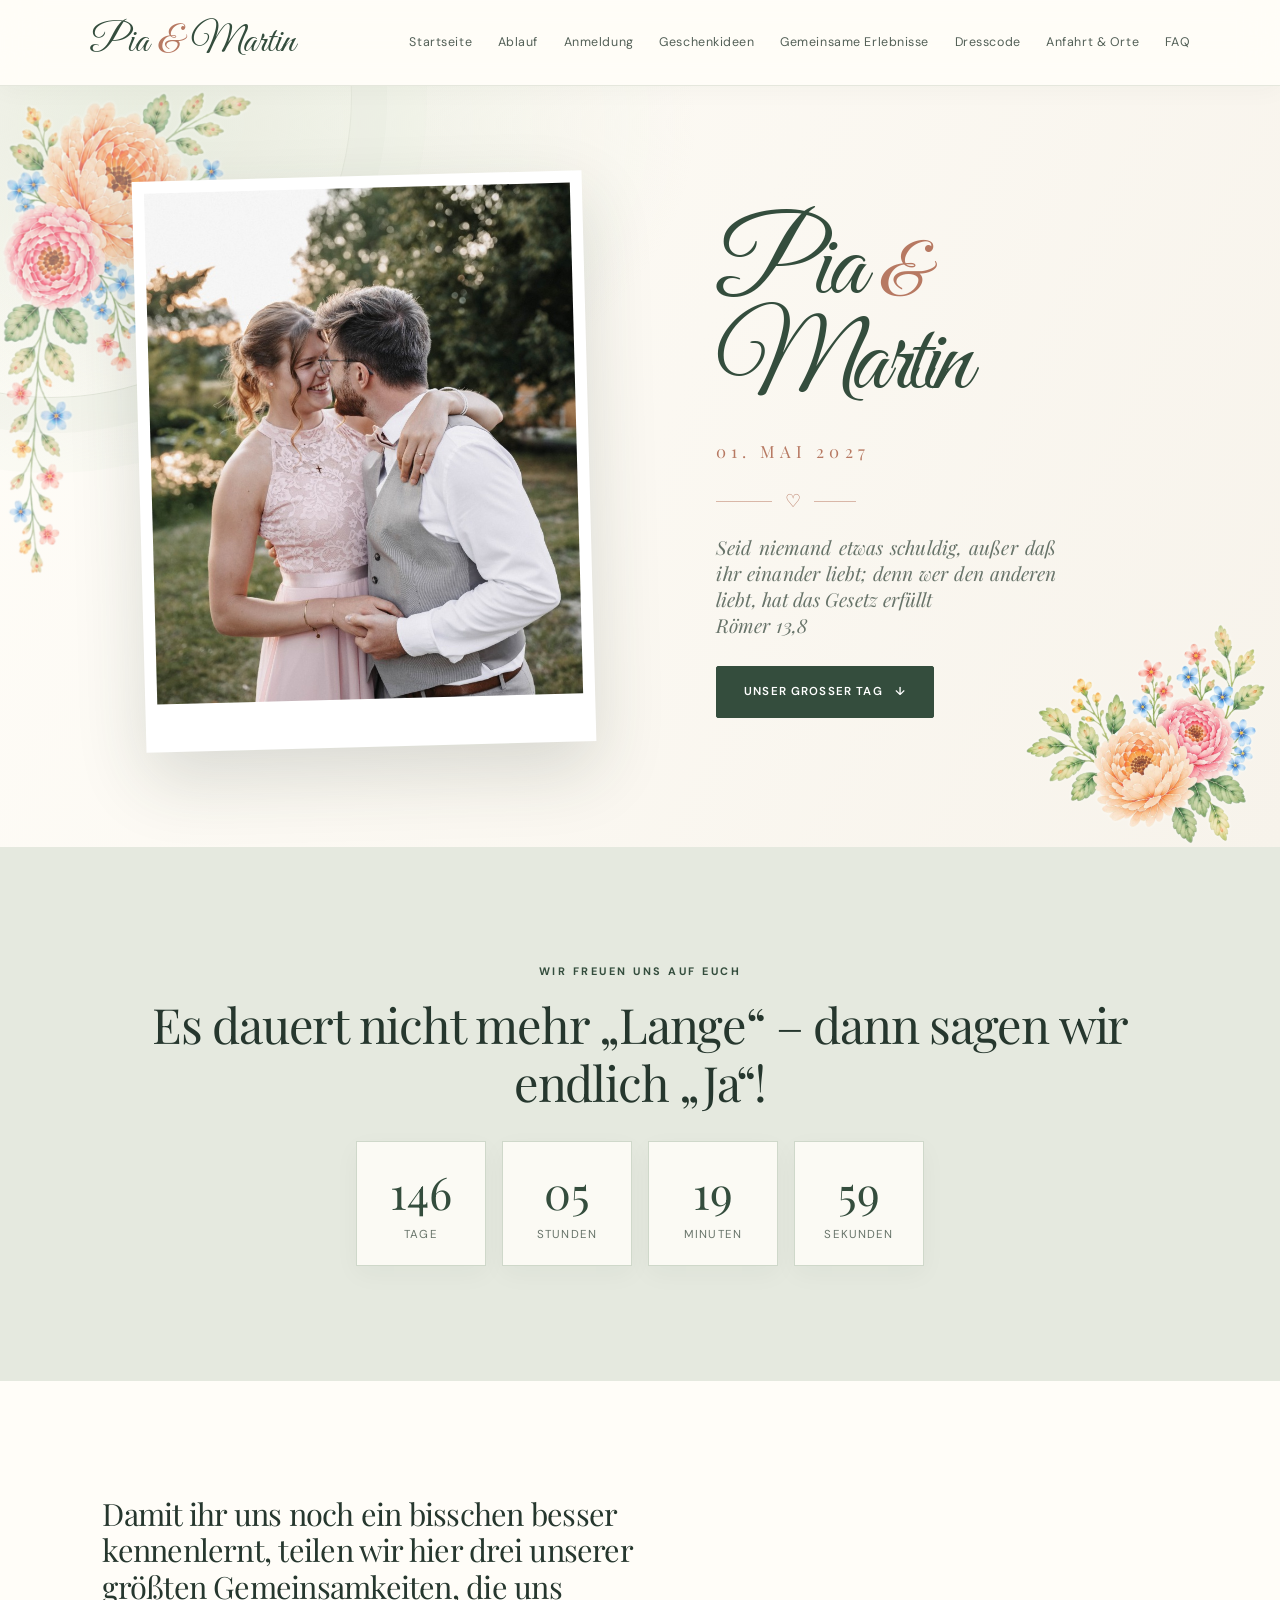
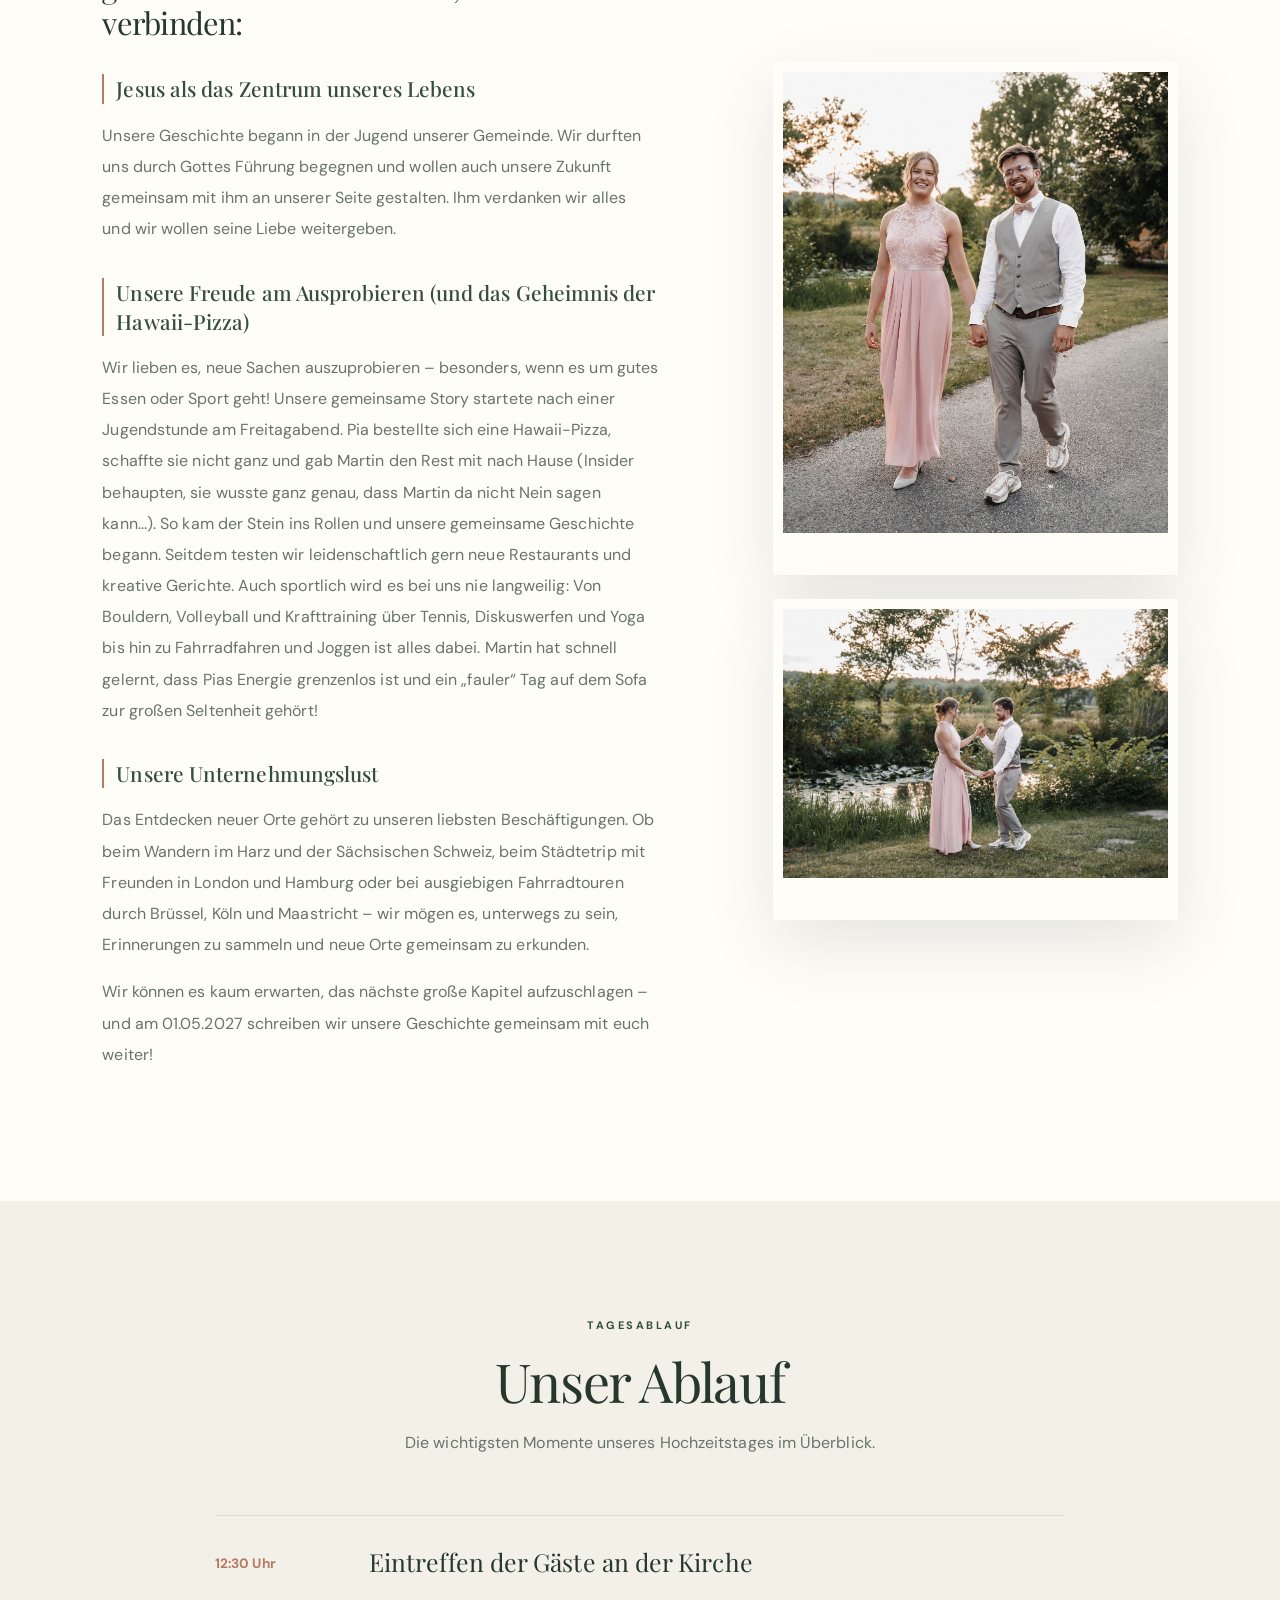
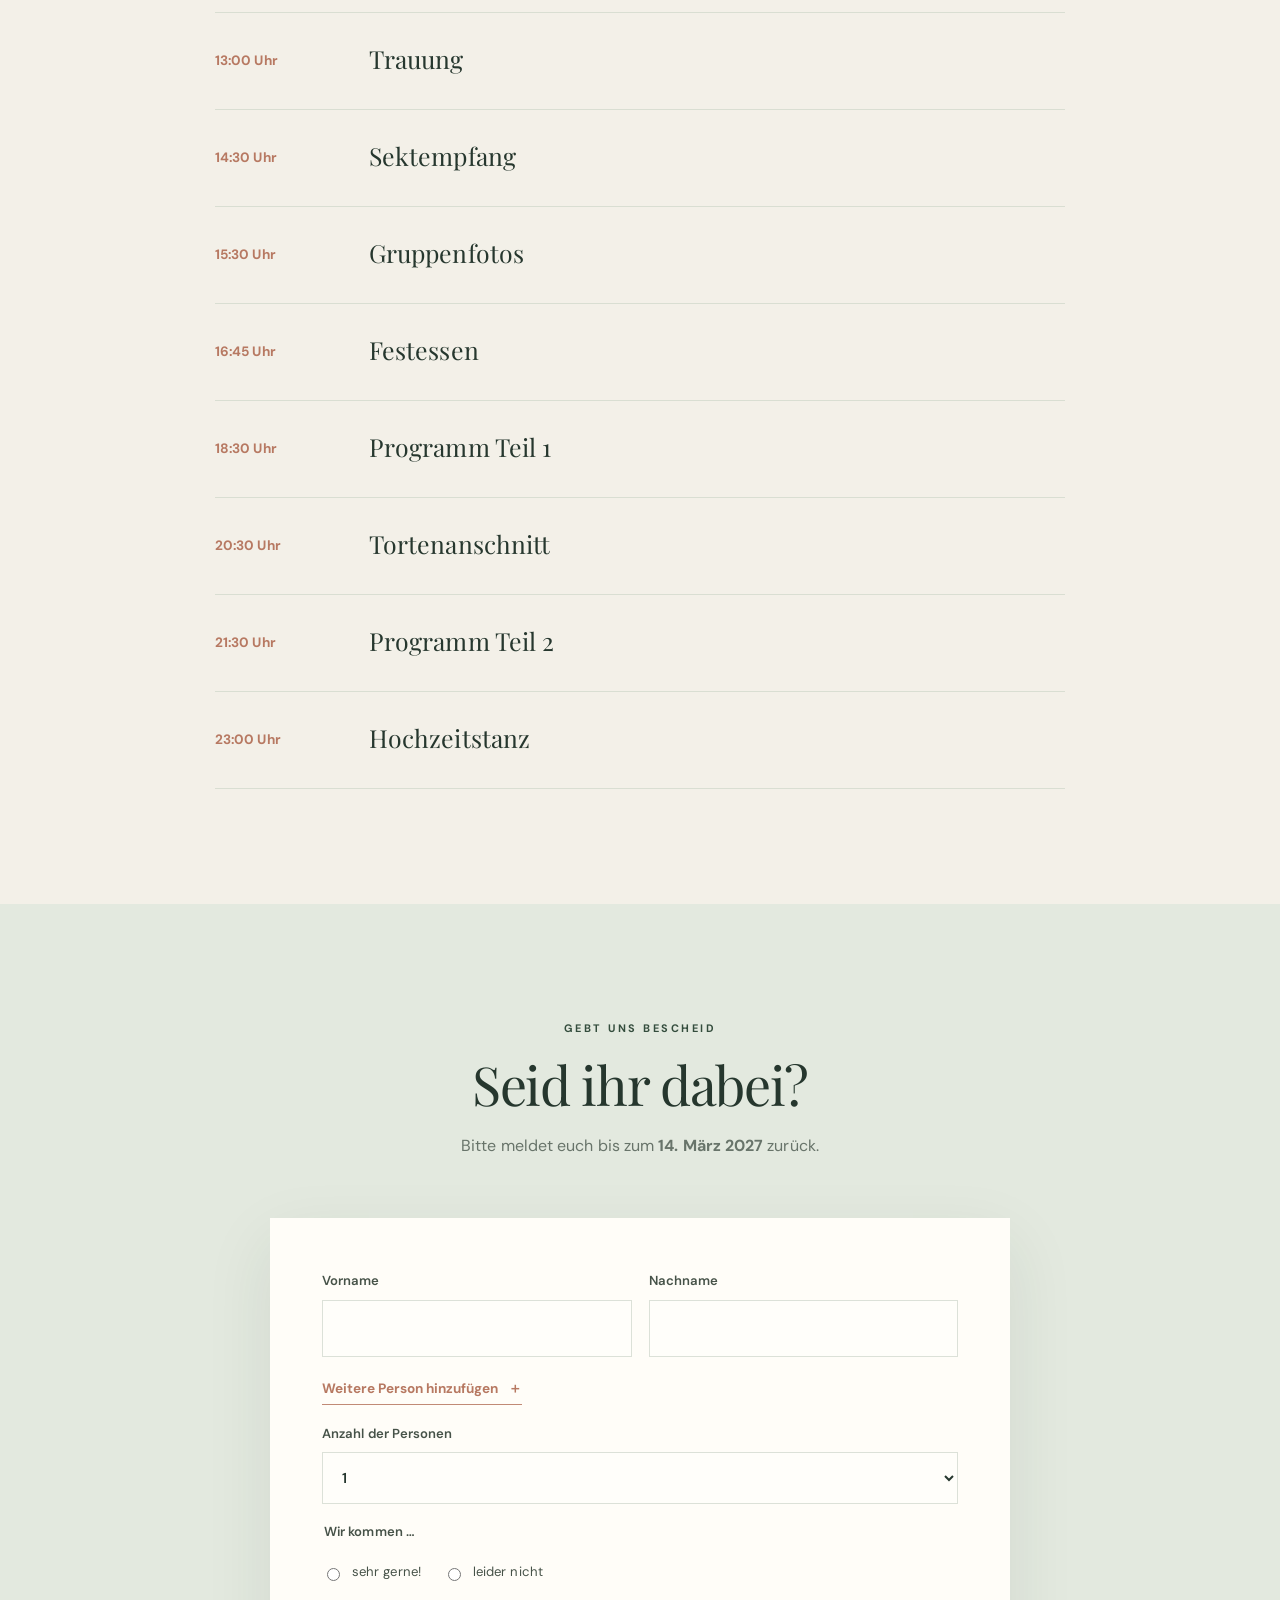
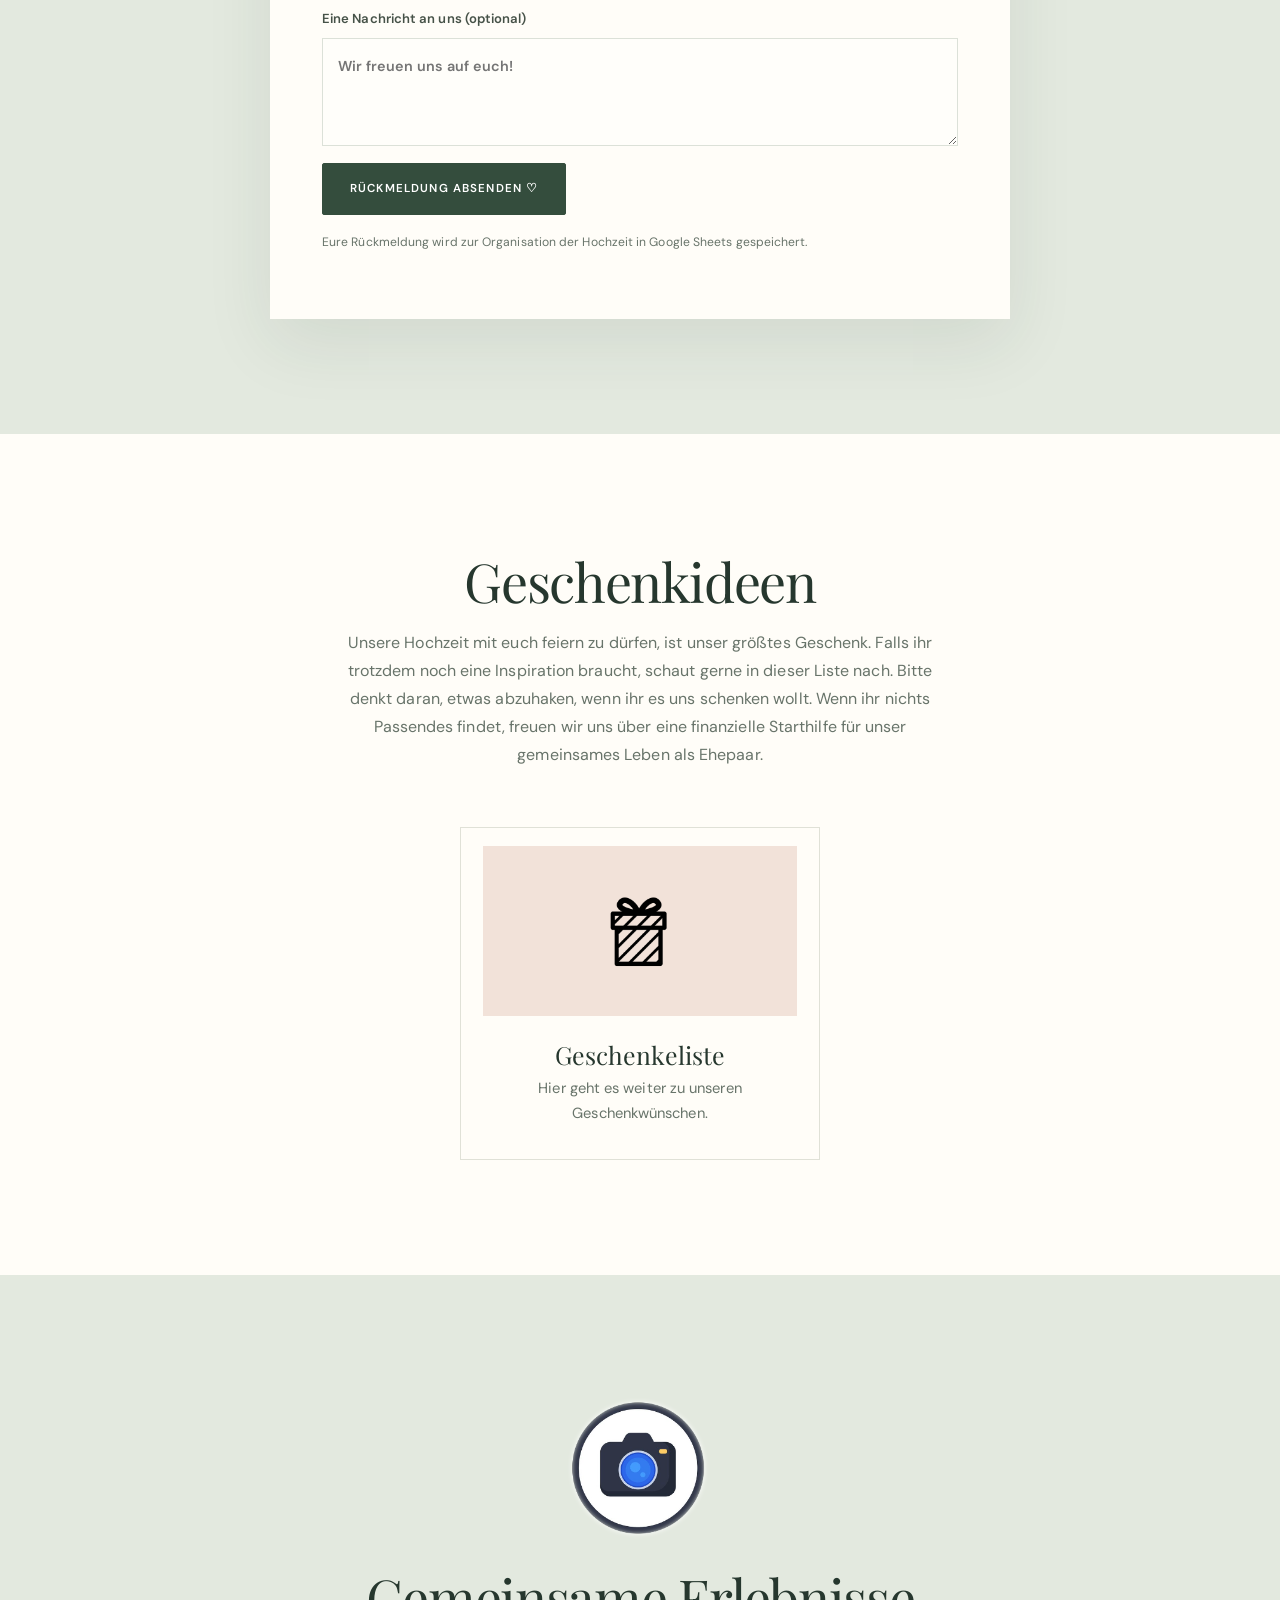
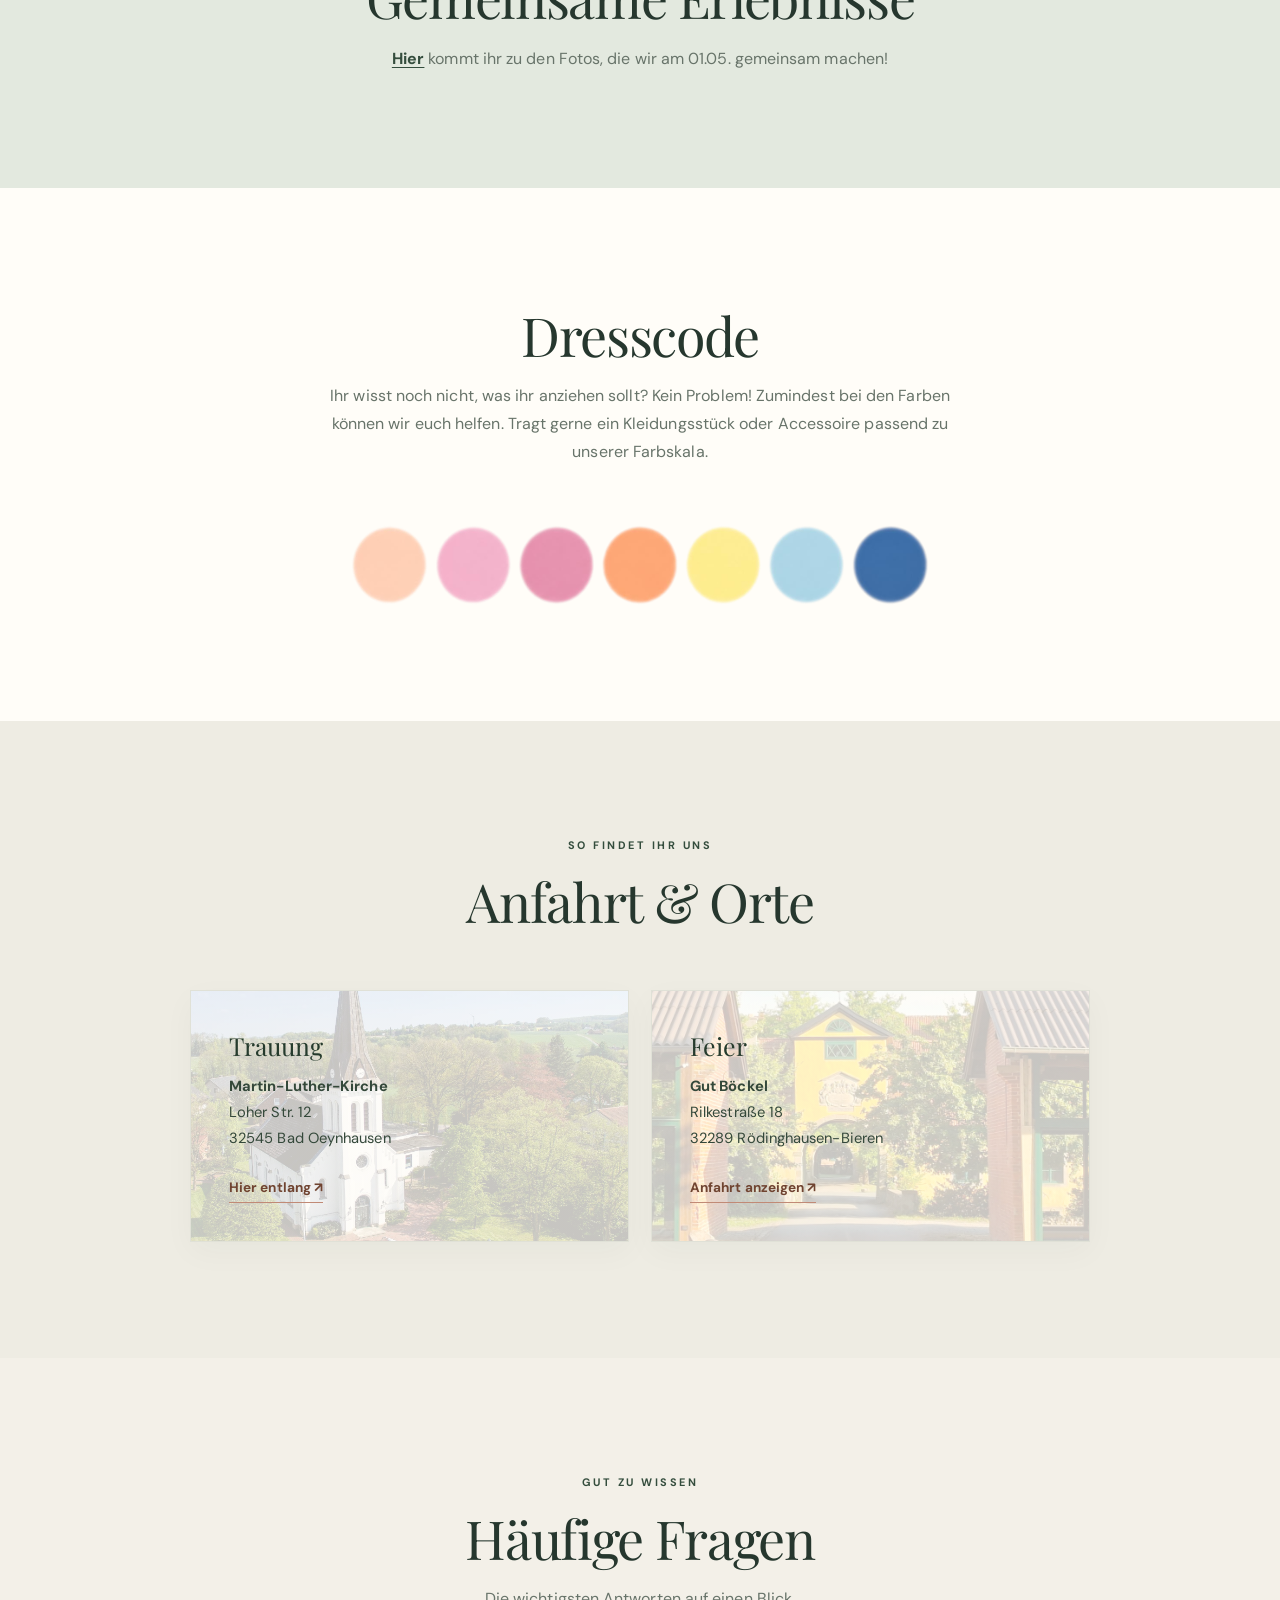
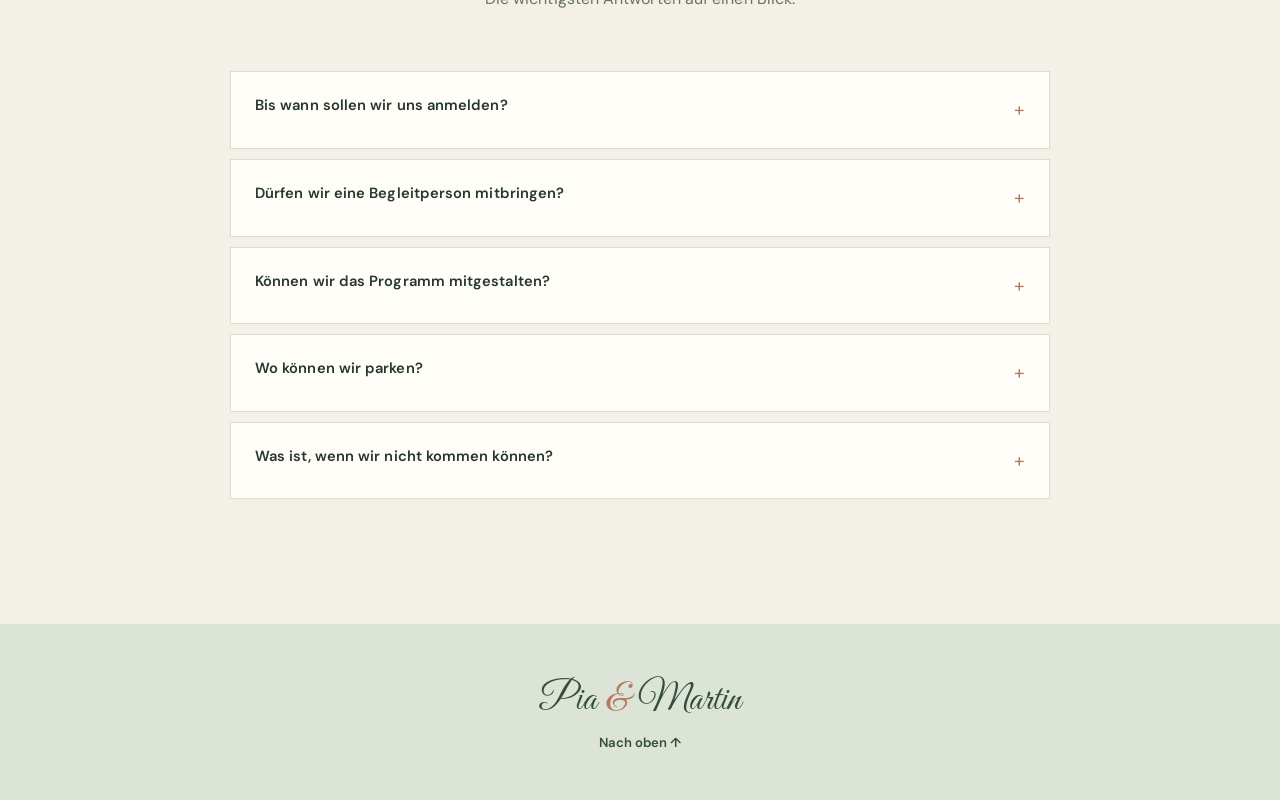
==== commit 4ddd7135: "Add files via upload" ====
--- a/Hochzeitswebsite - Kopie/index.html
+++ b/Hochzeitswebsite - Kopie/index.html
@@ -4,20 +4,22 @@
 <meta charset="utf-8"><meta name="viewport" content="width=device-width, initial-scale=1">
 <meta name="theme-color" content="#fbf6ef"><title>Pia & Martin – Unsere Hochzeit</title>
 <link rel="preconnect" href="https://fonts.googleapis.com"><link rel="preconnect" href="https://fonts.gstatic.com" crossorigin>
-<link href="https://fonts.googleapis.com/css2?family=DM+Sans:wght@400;500;600&family=Playfair+Display:wght@400;500;600&family=Allura&display=swap" rel="stylesheet">
+<link href="https://fonts.googleapis.com/css2?family=DM+Sans:wght@400;500;600&family=Playfair+Display:wght@400;500;600&family=Great+Vibes&display=swap" rel="stylesheet">
 <link rel="stylesheet" href="styles.css">
 </head>
 <body>
-<header class="topbar"><a class="brand" href="#start">Pia <span>&</span> Martin</a><button class="menu-toggle" aria-label="Menü öffnen" aria-expanded="false">☰</button><nav id="nav"><a href="#start">Startseite</a><a href="#ablauf">Ablauf</a><a href="#anmeldung">Anmeldung</a><a href="#geschenke">Geschenkideen</a><a href="#orte">Anfahrt & Orte</a><a href="#faq">FAQ</a></nav></header>
+<header class="topbar"><a class="brand" href="#start">Pia <span>&</span> Martin</a><button class="menu-toggle" aria-label="Menü öffnen" aria-expanded="false">☰</button><nav id="nav"><a href="#start">Startseite</a><a href="#ablauf">Ablauf</a><a href="#anmeldung">Anmeldung</a><a href="#geschenke">Geschenkideen</a><a href="#gemeinsame-erlebnisse">Gemeinsame Erlebnisse</a><a href="#dresscode">Dresscode</a><a href="#orte">Anfahrt & Orte</a><a href="#faq">FAQ</a></nav></header>
 <main>
-<section class="hero" id="start"><div class="hero-photo hero-photo-main"><img src="images/suess-und-ring.jpg" alt="Pia und Martin lächeln sich verliebt an"><span class="photo-note"></span></div><div class="hero-copy"><h1>Pia <span>&</span> Martin</h1><p class="date">01. Mai 2027</p><div class="heart-rule">♡</div><p class="hero-subtitle">Seid niemand etwas schuldig, außer daß ihr einander liebt; denn wer den anderen liebt, hat das Gesetz erfüllt<br>Römer 13,8</p><a class="button" href="#ablauf">Unser großer Tag <span>↓</span></a></div><div class="sprig sprig-right">✿</div></section>
-<section class="countdown section"><p class="eyebrow">WIR FREUEN UNS AUF EUCH</p><h2>Es dauert nicht mehr "Lange", <br> dann sagen wir endlich "JA"!</h2><div class="count-grid"><div><strong id="days">—</strong><span>Tage</span></div><div><strong id="hours">—</strong><span>Stunden</span></div><div><strong id="minutes">—</strong><span>Minuten</span></div><div><strong id="seconds">—</strong><span>Sekunden</span></div></div></section>
-<section class="welcome section"><div class="welcome-text"><h2>Damit ihr uns noch ein bisschen besser kennenlernt, teilen wir hier drei unserer größten Gemeinsamkeiten, die uns verbinden:</h2><h3 class="story-title">Jesus als das Zentrum unseres Lebens</h3><p>Unsere Geschichte begann in der Jugend unserer Gemeinde. Wir durften uns durch Gottes Führung begegnen und wollen auch unsere Zukunft gemeinsam mit ihm an unserer Seite gestalten. Ihm verdanken wir alles und wir wollen seine Liebe weitergeben.</p><h3>Unsere Freude am Ausprobieren (und das Geheimnis der Hawaii-Pizza)</h3><p>Wir lieben es, neue Sachen auszuprobieren – besonders, wenn es um gutes Essen oder Sport geht! Unsere gemeinsame Story startete nach einer Jugendstunde am Freitagabend. Pia bestellte sich eine Hawaii-Pizza, schaffte sie nicht ganz und gab Martin den Rest mit nach Hause (Insider behaupten, sie wusste ganz genau, dass Martin da nicht Nein sagen kann...). So kam der Stein ins Rollen und unsere gemeinsame Geschichte begann. Seitdem testen wir leidenschaftlich gern neue Restaurants und kreative Gerichte. Auch sportlich wird es bei uns nie langweilig: Von Bouldern, Volleyball und Krafttraining über Tennis, Diskuswerfen und Yoga bis hin zu Fahrradfahren und Joggen ist alles dabei. Martin hat schnell gelernt, dass Pias Energie grenzenlos ist und ein „fauler“ Tag auf dem Sofa zur großen Seltenheit gehört!</p><h3>Unsere Unternehmungslust</h3><p>Das Entdecken neuer Orte gehört zu unseren liebsten Beschäftigungen. Ob beim Wandern im Harz und der Sächsischen Schweiz, beim Städtetrip mit Freunden in London und Hamburg oder bei ausgiebigen Fahrradtouren durch Brüssel, Köln und Maastricht – wir mögen es, unterwegs zu sein, Erinnerungen zu sammeln und neue Orte gemeinsam zu erkunden.</p><p>Wir können es kaum erwarten, das nächste große Kapitel aufzuschlagen – und am 01.05.2027 schreiben wir unsere Geschichte gemeinsam mit euch weiter!</p><a class="text-link" href="#anmeldung">Zur Anmeldung <span>↗</span></a></div><div class="welcome-side"><div class="story-photo-stack"><figure><img src="images/hand-in-hand.jpg" alt="Pia und Martin gehen Hand in Hand"></figure><figure><img src="images/am-see.jpg" alt="Pia und Martin gemeinsam am See"></figure></div></div></section>
-<section class="section" id="ablauf"><div class="section-heading"><p class="eyebrow">DER TAGESPLAN</p><h2>Unser Ablauf</h2><p>Die wichtigsten Momente unseres Hochzeitstages im Überblick.</p></div><div class="timeline"><article><span class="time">12:30 Uhr</span><div><h3>Eintreffen der Gäste an der Kirche</h3></div></article><article><span class="time">13:00 Uhr</span><div><h3>Trauung</h3></div></article><article><span class="time">14:30 Uhr</span><div><h3>Sektempfang</h3></div></article><article><span class="time">15:30 Uhr</span><div><h3>Gruppenfotos</h3></div></article><article><span class="time">16:45 Uhr</span><div><h3>Festessen</h3></div></article><article><span class="time">18:30 Uhr</span><div><h3>Programm Teil 1</h3></div></article><article><span class="time">20:30 Uhr</span><div><h3>Tortenanschnitt</h3></div></article><article><span class="time">21:30 Uhr</span><div><h3>Programm Teil 2</h3></div></article><article><span class="time">23:00 Uhr</span><div><h3>Hochzeitstanz</h3></div></article></div></section>
-<section class="rsvp section" id="anmeldung"><div class="section-heading"><p class="eyebrow">GEBT UNS BESCHIED</p><h2>Seid ihr dabei?</h2><p>Bitte meldet euch bis zum <strong>14. März 2027</strong> zurück.</p></div><form id="rsvp-form"><label>Familienname / Einladung<input name="family" placeholder="z. B. Familie Schmidt" required></label><div class="two-fields"><label>Kontakt-E-Mail<input type="email" name="email" placeholder="name@beispiel.de" required></label><label>Anzahl der Personen<select name="people" required><option value="">Bitte auswählen</option><option>1</option><option>2</option><option>3</option><option>4</option><option>5</option><option>6 oder mehr</option></select></label></div><fieldset><legend>Wir kommen …</legend><label class="choice"><input type="radio" name="attendance" value="Ja, wir kommen" required> sehr gerne!</label><label class="choice"><input type="radio" name="attendance" value="Leider verhindert"> leider nicht</label></fieldset><label>Essenswünsche oder Unverträglichkeiten<textarea name="food" rows="3" placeholder="Vegetarisch, Allergien …"></textarea></label><label>Eine Nachricht an uns (optional)<textarea name="message" rows="3" placeholder="Wir freuen uns auf euch!"></textarea></label><button class="button" type="submit">Antwort vorbereiten ♡</button><p class="form-note">Hinweis: Diese Vorschau speichert noch keine Antworten online. Das Formular wird vor Veröffentlichung mit einer sicheren Speicherung verbunden.</p><p id="form-status" role="status"></p></form></section>
-<section class="section gifts" id="geschenke"><div class="section-heading"><p class="eyebrow">EURE LIEBE IST GESCHENK GENUG</p><h2>Geschenkideen</h2><p>Unsere Hochzeit mit euch feiern zu dürfen, ist unser größtes Geschenk. Falls ihr trotzdem noch eine Inspiration braucht, schaut gerne in dieser Liste nach. Bitte denkt daran, etwas abzuhaken, wenn ihr es uns schenken wollt. Wenn ihr nichts Passendes findet, freuen wir uns über eine finanzielle Starthilfe für unser gemeinsames Leben als Ehepaar.</p></div><div class="gift-cards"><article><div class="gift-art blue">✧</div><h3>Gemeinsame Erlebnisse</h3><p>Für schöne Erinnerungen, die noch vor uns liegen.</p></article><article><div class="gift-art pink">♡</div><h3>Unsere Zukunft</h3><p>Eine kleine Unterstützung für unseren gemeinsamen Weg.</p></article><article><div class="gift-art green">❀</div><h3>Ein persönlicher Gruß</h3><p>Ein paar liebe Worte sind ebenfalls ein wunderbares Geschenk.</p></article></div></section>
-<section class="section locations" id="orte"><div class="section-heading"><p class="eyebrow">SO FINDET IHR UNS</p><h2>Anfahrt & Orte</h2><p>Die genauen Adressen ergänzen wir hier, sobald alles feststeht.</p></div><div class="location-grid"><article class="location-ceremony"><h3>Trauung</h3><p><strong>Martin-Luther-Kirche</strong><br>Loher Str. 12<br>32545 Bad Oeynhausen</p><a class="text-link" href="https://www.google.com/maps/place/Martin-Luther-Kirche+Lohe+-+Ev.+Emmaus-Kirchengemeinde+Bad+Oeynhausen/@52.1789737,8.7966573,17z/data=!3m1!4b1!4m6!3m5!1s0x47ba6d0ff6d95eb3:0xa16dfd9204fe12c4!8m2!3d52.1789737!4d8.7992322!16s%2Fg%2F121lspbv?entry=ttu&amp;g_ep=EgoyMDI2MTAxOC4wIKXMDSoASAFQAw%3D%3D" target="_blank" rel="noopener noreferrer">Hier entlang ↗</a></article><article class="location-venue"><h3>Feier</h3><p><strong>Gut Böckel</strong><br>Rilkestraße 18<br>32289 Rödinghausen-Bieren</p><a class="text-link" href="https://www.google.com/maps/place/Gut+B%C3%B6ckel/@52.2252998,8.5156535,18z/data=!3m1!4b1!4m6!3m5!1s0x47ba0532d34783f9:0xcaba94e6f25c1439!8m2!3d52.2252998!4d8.516941!16s%2Fg%2F1225dcm1?entry=ttu&amp;g_ep=EgoyMDI2MTAxOC4wIKXMDSoASAFQAw%3D%3D" target="_blank" rel="noopener noreferrer">Anfahrt anzeigen ↗</a></article></div><div class="travel-note"><span>✧</span><p><strong>Gut zu wissen</strong><br>An der Kirche, ein paar Meter weiter ist ein Lebensmittelgeschäft (Netto). Hier könnt ihr am 01.05.2027 parken.</p></div></section>
-<section class="section faq" id="faq"><div class="section-heading"><p class="eyebrow">GUT ZU WISSEN</p><h2>Häufige Fragen</h2><p>Die wichtigsten Antworten auf einen Blick.</p></div><div class="faq-list"><details><summary>Bis wann sollen wir uns anmelden?</summary><p>Bitte gebt uns bis zum 14. März 2027 Bescheid.</p></details><details><summary>Dürfen wir eine Begleitperson mitbringen?</summary><p>Bitte richtet euch nach der Anzahl der Personen auf eurer Einladung. Bei Fragen meldet euch gerne direkt bei uns.</p></details><details><summary>Gibt es einen Dresscode?</summary><p>Ihr wisst noch nicht, was ihr anziehen sollt? Kein Problem, zumindest bei den Farben können wir euch helfen. Tragt gerne ein Kleidungsstück oder Accessoire passend zu unserer Farbskala.</p></details><details><summary>Wie sieht es mit Essen und Allergien aus?</summary><p>Bitte gebt Unverträglichkeiten und Essenswünsche bei der Anmeldung an.</p></details><details><summary>Wo können wir parken?</summary><p>An der Kirche, ein paar Meter weiter, ist ein Lebensmittelgeschäft (Netto). Dort könnt ihr am 01.05.2027 parken.</p></details><details><summary>Was ist, wenn wir kurzfristig nicht kommen können?</summary><p>Bitte meldet euch so früh wie möglich persönlich bei uns.</p></details></div></section>
-</main><footer><a class="brand" href="#start">Pia <span>&</span> Martin</a><p>Mit Liebe geplant – wir freuen uns auf euch.</p><a href="#start" class="back-top">Nach oben ↑</a></footer>
+<section class="hero" id="start"><img class="hero-flower hero-flower-top" src="images/blumen-oben.png" alt="" aria-hidden="true"><div class="hero-photo hero-photo-main"><img src="images/suess-und-ring.jpg" alt="Pia und Martin lächeln sich verliebt an"><span class="photo-note"></span></div><div class="hero-copy"><h1>Pia <span>&</span> Martin</h1><p class="date">01. Mai 2027</p><div class="heart-rule">♡</div><p class="hero-subtitle">Seid niemand etwas schuldig, außer daß ihr einander liebt; denn wer den anderen liebt, hat das Gesetz erfüllt<br>Römer 13,8</p><a class="button" href="#ablauf">Unser großer Tag <span>↓</span></a></div><img class="hero-flower hero-flower-bottom" src="images/blumen-unten.png" alt="" aria-hidden="true"></section>
+<section class="countdown section"><p class="eyebrow">WIR FREUEN UNS AUF EUCH</p><h2>Es dauert nicht mehr „Lange“ – dann sagen wir endlich „Ja“!</h2><div class="count-grid"><div><strong id="days">—</strong><span>Tage</span></div><div><strong id="hours">—</strong><span>Stunden</span></div><div><strong id="minutes">—</strong><span>Minuten</span></div><div><strong id="seconds">—</strong><span>Sekunden</span></div></div></section>
+<section class="welcome section"><div class="welcome-text"><h2>Damit ihr uns noch ein bisschen besser kennenlernt, teilen wir hier drei unserer größten Gemeinsamkeiten, die uns verbinden:</h2><h3 class="story-title">Jesus als das Zentrum unseres Lebens</h3><p>Unsere Geschichte begann in der Jugend unserer Gemeinde. Wir durften uns durch Gottes Führung begegnen und wollen auch unsere Zukunft gemeinsam mit ihm an unserer Seite gestalten. Ihm verdanken wir alles und wir wollen seine Liebe weitergeben.</p><h3>Unsere Freude am Ausprobieren (und das Geheimnis der Hawaii-Pizza)</h3><p>Wir lieben es, neue Sachen auszuprobieren – besonders, wenn es um gutes Essen oder Sport geht! Unsere gemeinsame Story startete nach einer Jugendstunde am Freitagabend. Pia bestellte sich eine Hawaii-Pizza, schaffte sie nicht ganz und gab Martin den Rest mit nach Hause (Insider behaupten, sie wusste ganz genau, dass Martin da nicht Nein sagen kann...). So kam der Stein ins Rollen und unsere gemeinsame Geschichte begann. Seitdem testen wir leidenschaftlich gern neue Restaurants und kreative Gerichte. Auch sportlich wird es bei uns nie langweilig: Von Bouldern, Volleyball und Krafttraining über Tennis, Diskuswerfen und Yoga bis hin zu Fahrradfahren und Joggen ist alles dabei. Martin hat schnell gelernt, dass Pias Energie grenzenlos ist und ein „fauler“ Tag auf dem Sofa zur großen Seltenheit gehört!</p><h3>Unsere Unternehmungslust</h3><p>Das Entdecken neuer Orte gehört zu unseren liebsten Beschäftigungen. Ob beim Wandern im Harz und der Sächsischen Schweiz, beim Städtetrip mit Freunden in London und Hamburg oder bei ausgiebigen Fahrradtouren durch Brüssel, Köln und Maastricht – wir mögen es, unterwegs zu sein, Erinnerungen zu sammeln und neue Orte gemeinsam zu erkunden.</p><p>Wir können es kaum erwarten, das nächste große Kapitel aufzuschlagen – und am 01.05.2027 schreiben wir unsere Geschichte gemeinsam mit euch weiter!</p></div><div class="welcome-side"><div class="story-photo-stack"><figure><img src="images/hand-in-hand.jpg" alt="Pia und Martin gehen Hand in Hand"></figure><figure><img src="images/am-see.jpg" alt="Pia und Martin gemeinsam am See"></figure></div></div></section>
+<section class="section" id="ablauf"><div class="section-heading"><p class="eyebrow">TAGESABLAUF</p><h2>Unser Ablauf</h2><p>Die wichtigsten Momente unseres Hochzeitstages im Überblick.</p></div><div class="timeline"><article><span class="time">12:30 Uhr</span><div><h3>Eintreffen der Gäste an der Kirche</h3></div></article><article><span class="time">13:00 Uhr</span><div><h3>Trauung</h3></div></article><article><span class="time">14:30 Uhr</span><div><h3>Sektempfang</h3></div></article><article><span class="time">15:30 Uhr</span><div><h3>Gruppenfotos</h3></div></article><article><span class="time">16:45 Uhr</span><div><h3>Festessen</h3></div></article><article><span class="time">18:30 Uhr</span><div><h3>Programm Teil 1</h3></div></article><article><span class="time">20:30 Uhr</span><div><h3>Tortenanschnitt</h3></div></article><article><span class="time">21:30 Uhr</span><div><h3>Programm Teil 2</h3></div></article><article><span class="time">23:00 Uhr</span><div><h3>Hochzeitstanz</h3></div></article></div></section>
+<section class="rsvp section" id="anmeldung"><div class="section-heading"><p class="eyebrow">GEBT UNS BESCHEID</p><h2>Seid ihr dabei?</h2><p>Bitte meldet euch bis zum <strong>14. März 2027</strong> zurück.</p></div><form id="rsvp-form" method="post"><div id="guest-fields"><div class="two-fields guest-fields"><label>Vorname<input name="guestFirstName" autocomplete="given-name" required></label><label>Nachname<input name="guestLastName" autocomplete="family-name" required></label></div></div><button class="text-link add-guest" type="button">Weitere Person hinzufügen <span>＋</span></button><label>Anzahl der Personen<select name="people" required><option value="1">1</option><option value="2">2</option><option value="3">3</option><option value="4">4</option><option value="5">5</option><option value="6">6</option><option value="7">7</option><option value="8">8</option></select></label><fieldset><legend>Wir kommen …</legend><label class="choice"><input type="radio" name="attendance" value="Ja, wir kommen" required> sehr gerne!</label><label class="choice"><input type="radio" name="attendance" value="Leider verhindert"> leider nicht</label></fieldset><label>Eine Nachricht an uns (optional)<textarea name="message" rows="3" placeholder="Wir freuen uns auf euch!"></textarea></label><button class="button" type="submit">Rückmeldung absenden ♡</button><p class="form-note">Eure Rückmeldung wird zur Organisation der Hochzeit in Google Sheets gespeichert.</p><p id="form-status" role="status"></p></form></section>
+<section class="section gifts" id="geschenke"><div class="section-heading"><h2>Geschenkideen</h2><p>Unsere Hochzeit mit euch feiern zu dürfen, ist unser größtes Geschenk. Falls ihr trotzdem noch eine Inspiration braucht, schaut gerne in dieser Liste nach. Bitte denkt daran, etwas abzuhaken, wenn ihr es uns schenken wollt. Wenn ihr nichts Passendes findet, freuen wir uns über eine finanzielle Starthilfe für unser gemeinsames Leben als Ehepaar.</p></div><div class="gift-cards"><article><a class="gift-card-link" href="https://www.wishbob.com/rncyofimpv" target="_blank" rel="noopener noreferrer"><div class="gift-art pink" aria-hidden="true"><img class="gift-icon" src="images/GeschenkIcon.svg.webp" alt=""></div><h3>Geschenkeliste</h3><p>Hier geht es weiter zu unseren Geschenkwünschen.</p></a></article></div></section>
+<section class="section experiences" id="gemeinsame-erlebnisse"><img class="experiences-camera" src="images/Kamera.png" alt="" aria-hidden="true"><div class="section-heading"><h2>Gemeinsame Erlebnisse</h2><p><a class="photo-album-link" href="https://chat.whatsapp.com/CibZRwOJkgg0IK2GymnrFI" target="_blank" rel="noopener noreferrer"><strong><u>Hier</u></strong></a> kommt ihr zu den Fotos, die wir am 01.05. gemeinsam machen!</p></div></section>
+<section class="section dresscode" id="dresscode"><div class="section-heading"><h2>Dresscode</h2><p>Ihr wisst noch nicht, was ihr anziehen sollt? Kein Problem! Zumindest bei den Farben können wir euch helfen. Tragt gerne ein Kleidungsstück oder Accessoire passend zu unserer Farbskala.</p></div><img class="dresscode-palette" src="images/dresscode-farbpalette.png" alt="Farbskala mit sieben Farbtönen in Pfirsich, Gelb, Rosa, Altrosa, Orange, Hellblau und Dunkelblau"></section>
+<section class="section locations" id="orte"><div class="section-heading"><p class="eyebrow">SO FINDET IHR UNS</p><h2>Anfahrt & Orte</h2></div><div class="location-grid"><article class="location-ceremony"><h3>Trauung</h3><p><strong>Martin-Luther-Kirche</strong><br>Loher Str. 12<br>32545 Bad Oeynhausen</p><a class="text-link" href="https://www.google.com/maps/place/Martin-Luther-Kirche+Lohe+-+Ev.+Emmaus-Kirchengemeinde+Bad+Oeynhausen/@52.1789737,8.7966573,17z/data=!3m1!4b1!4m6!3m5!1s0x47ba6d0ff6d95eb3:0xa16dfd9204fe12c4!8m2!3d52.1789737!4d8.7992322!16s%2Fg%2F121lspbv?entry=ttu&amp;g_ep=EgoyMDI2MTAxOC4wIKXMDSoASAFQAw%3D%3D" target="_blank" rel="noopener noreferrer">Hier entlang ↗</a></article><article class="location-venue"><h3>Feier</h3><p><strong>Gut Böckel</strong><br>Rilkestraße 18<br>32289 Rödinghausen-Bieren</p><a class="text-link" href="https://www.google.com/maps/place/Gut+B%C3%B6ckel/@52.2252998,8.5156535,18z/data=!3m1!4b1!4m6!3m5!1s0x47ba0532d34783f9:0xcaba94e6f25c1439!8m2!3d52.2252998!4d8.516941!16s%2Fg%2F1225dcm1?entry=ttu&amp;g_ep=EgoyMDI2MTAxOC4wIKXMDSoASAFQAw%3D%3D" target="_blank" rel="noopener noreferrer">Anfahrt anzeigen ↗</a></article></div></section>
+<section class="section faq" id="faq"><div class="section-heading"><p class="eyebrow">GUT ZU WISSEN</p><h2>Häufige Fragen</h2><p>Die wichtigsten Antworten auf einen Blick.</p></div><div class="faq-list"><details><summary>Bis wann sollen wir uns anmelden?</summary><p>Bitte gebt uns bis zum 14. März 2027 Bescheid.</p></details><details><summary>Dürfen wir eine Begleitperson mitbringen?</summary><p>Bitte richtet euch nach der Anzahl der Personen auf eurer Einladung. Bei Fragen meldet euch gerne direkt bei uns.</p></details><details><summary>Können wir das Programm mitgestalten?</summary><p>Gerne. Wenn ihr etwas zu dem Programm beisteuern wollt, meldet euch gerne bei Liane mit euren Ideen und Vorschlägen (WhatsApp: +49 1577 2115961).</p></details><details><summary>Wo können wir parken?</summary><p>Ein paar Meter von der Kirche entfernt gibt es einen Netto. Dort könnt ihr am 01.05.2027 parken.<br><a class="parking-link" href="https://www.google.com/maps/place/Netto+Marken-Discount/@52.1798379,8.7966224,17z/data=!3m1!4b1!4m6!3m5!1s0x47ba6d159fc6e01f:0xa1d6c7eca9fb2f07!8m2!3d52.1798379!4d8.7991973!16s%2Fg%2F1hc559n3n?entry=ttu&amp;g_ep=EgoyMDI2MTAyNy4wIKXMDSoASAFQAw%3D%3D" target="_blank" rel="noopener noreferrer"><strong><u>Hier</u></strong></a> findet ihr den Weg dahin.</p><p><strong>Die Feier:</strong><br>Vor der Location ist ein großer Schotterparkplatz, wo genügend Parkplätze vorhanden sind.</p></details><details><summary>Was ist, wenn wir nicht kommen können?</summary><p>Schade, dass es nicht möglich ist. Wir bitten euch trotzdem, den Anmeldebogen auszufüllen, damit wir auch darüber zeitnah Bescheid wissen.</p></details></div></section>
+</main><footer><a class="brand" href="#start">Pia <span>&</span> Martin</a><a href="#start" class="back-top">Nach oben ↑</a></footer>
 <script src="script.js"></script>
 </body></html>
--- a/Hochzeitswebsite - Kopie/styles.css
+++ b/Hochzeitswebsite - Kopie/styles.css
@@ -1,4 +1,4 @@
-@import url('https://fonts.googleapis.com/css2?family=DM+Sans:wght@400;500;600;700&family=Playfair+Display:ital,wght@0,400;0,500;0,600;1,400;1,500&family=Allura&display=swap'); /* Lädt die verwendeten Schriftarten. */
+@import url('https://fonts.googleapis.com/css2?family=DM+Sans:wght@400;500;600;700&family=Playfair+Display:ital,wght@0,400;0,500;0,600;1,400;1,500&family=Great+Vibes&display=swap'); /* Lädt die verwendeten Schriftarten. */
 :root { /* Definiert zentrale Designwerte. */
   --paper: #f8f6f0; /* Speichert eine Designfarbe. */
   --surface: #fffdf8; /* Speichert eine Designfarbe. */
@@ -13,7 +13,7 @@
   --line: #dfe3d8; /* Speichert eine Designfarbe. */
   --serif: 'Playfair Display', Georgia, serif; /* Speichert eine Schriftfamilie. */
   --sans: 'DM Sans', Arial, sans-serif; /* Speichert eine Schriftfamilie. */
-  --script: 'Allura', cursive; /* Speichert eine Schriftfamilie. */
+  --script: 'Great Vibes', cursive; /* Speichert eine Schriftfamilie. */
   --shadow: 0 18px 55px rgba(48, 60, 52, .08); /* Speichert den Schattenstil. */
 } /* Beendet den Regelblock. */
 * { box-sizing: border-box; } /* Berechnet Elementgrößen einheitlich. */
@@ -32,7 +32,6 @@
 .menu-toggle { display: none; background: transparent; border: 1px solid var(--line); border-radius: 50%; width: 42px; height: 42px; color: var(--ink); font-size: 1.25rem; cursor: pointer; } /* Gestaltet den Menüknopf. */
 .hero { min-height: 640px; padding: 76px clamp(24px, 9vw, 140px) 88px; display: grid; grid-template-columns: 1.05fr .85fr; align-items: center; gap: clamp(35px, 7vw, 110px); position: relative; overflow: hidden; background: var(--surface); } /* Gestaltet den Titelbereich. */
 .hero::before { content: ''; position: absolute; width: 600px; height: 600px; left: -250px; top: -290px; border: 1px solid #e4e7db; border-radius: 50%; box-shadow: 0 0 0 35px rgba(225,232,220,.25), 0 0 0 75px rgba(225,232,220,.15); } /* Erzeugt den linken Dekokreis. */
-.hero::after { content: ''; position: absolute; width: 400px; height: 400px; right: -240px; bottom: -250px; border-radius: 50%; background: var(--clay-light); opacity: .55; } /* Erzeugt den rechten Dekokreis. */
 .hero-copy { position: relative; z-index: 1; text-align: center; } /* Positioniert den Titeltext. */
 .eyebrow { margin: 0 0 14px; color: var(--sage-dark); font-size: .68rem; font-weight: 700; letter-spacing: .23em; text-transform: uppercase; } /* Gestaltet kleine Abschnittsüberschriften. */
 .hero h1 { margin: 18px 0 15px; font: clamp(4.6rem, 8vw, 7.8rem)/.83 var(--script); font-weight: 400; color: var(--sage-dark); } /* Gestaltet die Hauptüberschrift. */
@@ -46,9 +45,9 @@
 .button:hover { transform: translateY(-2px); background: #435947; box-shadow: 0 8px 20px rgba(83,107,87,.18); } /* Hebt den Button hervor. */
 .hero-photo { width: min(100%, 420px); justify-self: center; padding: 11px 11px 44px; position: relative; z-index: 1; background: #fff; box-shadow: var(--shadow); transform: rotate(2deg); } /* Gestaltet den Foto-Rahmen. */
 .hero-photo img { display: block; width: 100%; aspect-ratio: 4 / 4.7; object-fit: cover; background: linear-gradient(145deg, #e4e9df, #f3ded2 55%, #d9e2d7); color: transparent; } /* Gestaltet das Foto. */
-.sprig { position: absolute; z-index: 1; color: var(--sage); opacity: .48; font-size: 4.5rem; line-height: 1; } /* Gestaltet dekorative Zweige. */
-.sprig-left { top: 30px; left: 4vw; transform: rotate(-18deg); } /* Positioniert den linken Zweig. */
-.sprig-right { bottom: 26px; right: 4vw; color: var(--clay); transform: rotate(15deg); } /* Positioniert den rechten Zweig. */
+.hero-flower { position: absolute; z-index: 0; height: auto; pointer-events: none; user-select: none; }
+.hero-flower-top { top: 0; left: 0; width: clamp(140px, 20vw, 255px); opacity: .58; }
+.hero-flower-bottom { right: 1.5vw; bottom: 12px; width: clamp(150px, 18vw, 235px); opacity: .78; transform: rotate(10deg); }
 .section { padding: clamp(62px, 8vw, 112px) clamp(22px, 8vw, 125px); position: relative; } /* Gestaltet allgemeine Seitenabschnitte. */
 .countdown { text-align: center; background: var(--sage-light); } /* Gestaltet den Countdown-Bereich. */
 .countdown h2, .section-heading h2, .welcome h2 { margin: 0 0 16px; font: clamp(2.1rem, 4vw, 3.35rem)/1.18 var(--serif); font-weight: 400; letter-spacing: -.025em; } /* Gestaltet Abschnittsüberschriften. */
@@ -82,27 +81,39 @@
 .rsvp input:focus, .rsvp select:focus, .rsvp textarea:focus { outline: none; border-color: var(--sage); box-shadow: 0 0 0 3px rgba(130,150,129,.16); } /* Hebt aktive Felder hervor. */
 .rsvp textarea { resize: vertical; } /* Gestaltet das Textfeld. */
 .two-fields { display: grid; grid-template-columns: 1fr 1fr; gap: 17px; } /* Ordnet zwei Formularfelder. */
+.rsvp .add-guest { margin: 0 0 18px; padding: 0 0 3px; border: 0; border-bottom: 1px solid #c18a76; background: none; cursor: pointer; } /* Gestaltet die Schaltfläche zum Hinzufügen. */
+.rsvp .add-guest[hidden] { display: none; }
 .rsvp fieldset { margin: 0 0 16px; padding: 0; border: 0; } /* Gestaltet Formular-Auswahlgruppen. */
 .rsvp .choice { display: inline-flex; align-items: center; gap: 9px; margin: 0 22px 8px 0; font-weight: 400; } /* Ordnet Auswahlmöglichkeiten. */
 .rsvp .choice input { accent-color: var(--sage-dark); } /* Färbt Auswahlfelder. */
 .form-note { margin: 17px 0 0; color: var(--muted); font-size: .76rem; } /* Gestaltet den Formularhinweis. */
 #form-status { color: var(--sage-dark); font-size: .85rem; } /* Gestaltet die Formularmeldung. */
 .gifts { background: var(--surface); } /* Gestaltet den Geschenkbereich. */
+.dresscode { background: #fffdf8; } /* Gestaltet den Dresscode-Bereich. */
+.dresscode-palette { display: block; width: min(100%, 580px); height: auto; margin: 34px auto 0; background: transparent; }
 .gift-cards { display: grid; grid-template-columns: repeat(3, 1fr); gap: 20px; max-width: 1050px; margin: auto; } /* Ordnet die Geschenkekarten. */
+#geschenke .gift-cards { grid-template-columns: minmax(0, 360px); justify-content: center; }
 .gift-cards article { padding: 16px 20px 28px; border: 1px solid var(--line); background: #fffefa; text-align: center; transition: transform .25s, box-shadow .25s; } /* Gestaltet einzelne Geschenkekarten. */
 .gift-cards article:hover { transform: translateY(-4px); box-shadow: var(--shadow); } /* Hebt die Geschenkekarte hervor. */
+.gift-card-link { display: block; height: 100%; color: inherit; }
+.gift-card-link:focus-visible { outline: 2px solid var(--sage-dark); outline-offset: 4px; }
+.whatsapp-card { position: relative; }
+.whatsapp-card .gift-card-link::after { position: absolute; inset: 0; content: ""; }
+.whatsapp-icon, .gift-icon { display: block; width: 76px; height: 76px; object-fit: contain; }
 .gift-art { height: 150px; display: grid; place-items: center; margin-bottom: 22px; font-size: 3.3rem; } /* Gestaltet die Kartenillustration. */
 .gift-art.blue { background: #e5ebe5; color: var(--sage-dark); } /* Färbt die blaue Illustration. */
 .gift-art.pink { background: #f2e2d9; color: var(--clay); } /* Färbt die rosafarbene Illustration. */
-.gift-art.green { background: #e9eadf; color: #7e8b6d; } /* Färbt die grüne Illustration. */
+.experiences { background: #e3e9df; text-align: center; }
+.experiences-camera { display: block; width: min(100%, 150px); height: auto; margin: 0 auto 24px; }
+.experiences .section-heading { margin-bottom: 0; }
+.photo-album-link { color: var(--sage-dark); text-decoration: underline; text-underline-offset: 3px; }
+.photo-album-link:hover { color: var(--clay); }
+.photo-album-link:focus-visible { outline: 2px solid var(--sage-dark); outline-offset: 4px; }
 .locations { background: #f1eee6; } /* Gestaltet den Ortsbereich. */
 .location-grid { display: grid; grid-template-columns: 1fr 1fr; gap: 22px; max-width: 900px; margin: auto; } /* Ordnet die Ortskarten. */
 .location-grid article { padding: 32px; border: 1px solid #e0e1d6; background: var(--surface); } /* Gestaltet einzelne Ortskarten. */
 .location-icon { display: grid; place-items: center; width: 47px; height: 47px; margin-bottom: 17px; border-radius: 50%; background: var(--sage-light); color: var(--sage-dark); font-size: 1.35rem; } /* Gestaltet das Ortssymbol. */
 .location-grid p { margin: 12px 0; } /* Gibt Ortsbeschreibungen Abstand. */
-.travel-note { display: flex; align-items: center; gap: 18px; max-width: 900px; margin: 22px auto 0; padding: 20px 24px; background: #e1e8dc; } /* Gestaltet den Anreisehinweis. */
-.travel-note > span { color: var(--sage-dark); font-size: 1.8rem; } /* Gestaltet das Anreise-Symbol. */
-.travel-note p { margin: 0; color: #536253; font-size: .9rem; } /* Gestaltet den Anreise-Text. */
 .faq { background: var(--paper); } /* Gestaltet den FAQ-Bereich. */
 .faq-list { max-width: 820px; margin: auto; } /* Begrenzt die FAQ-Liste. */
 .faq-list details { margin: 10px 0; padding: 0 21px; border: 1px solid var(--line); background: var(--surface); } /* Gestaltet FAQ-Einträge. */
@@ -113,7 +124,6 @@
 .faq-list details p { margin: 0; padding: 0 0 19px; color: var(--muted); font-size: .9rem; } /* Gestaltet FAQ-Einträge. */
 footer { padding: 48px 20px 38px; text-align: center; background: #dfe7dc; } /* Gestaltet den Seitenfuß. */
 footer .brand { font-size: 2.35rem; } /* Vergrößert das Fußbereichslogo. */
-footer p { color: var(--muted); font-size: .85rem; } /* Gestaltet den Fußbereichstext. */
 .back-top { color: var(--sage-dark); font-size: .82rem; font-weight: 600; } /* Gestaltet den Zurück-nach-oben-Link. */
 @media (max-width: 1050px) { /* Aktiviert die Tablet-Navigation. */
   .topbar { padding-inline: 4vw; } /* Gestaltet die obere Navigationsleiste. */
@@ -138,7 +148,6 @@
   .brand { font-size: 1.9rem; } /* Gestaltet das Markenlogo. */
   .hero { padding-top: 45px; } /* Gestaltet den Titelbereich. */
   .hero-photo { width: 82%; } /* Gestaltet den Foto-Rahmen. */
-  .sprig { font-size: 3rem; } /* Gestaltet dekorative Zweige. */
   .count-grid { gap: 6px; } /* Ordnet die Countdown-Felder. */
   .count-grid div { width: calc(25% - 4px); padding: 15px 3px 13px; } /* Gestaltet einzelne Countdown-Felder. */
   .count-grid strong { font-size: 1.65rem; } /* Ordnet die Countdown-Felder. */
@@ -172,7 +181,7 @@
   --line: #d9ded2; /* Speichert eine Designfarbe. */
   --serif: 'Playfair Display', Georgia, serif; /* Speichert eine Schriftfamilie. */
   --sans: 'DM Sans', Arial, sans-serif; /* Speichert eine Schriftfamilie. */
-  --script: 'Allura', cursive; /* Speichert eine Schriftfamilie. */
+  --script: 'Great Vibes', cursive; /* Speichert eine Schriftfamilie. */
   --shadow: 0 24px 65px rgba(38, 55, 46, .12); /* Speichert den Schattenstil. */
 } /* Beendet den Regelblock. */
 body { background: var(--paper); color: var(--ink); letter-spacing: .005em; } /* Legt globale Grundgestaltung fest. */
@@ -286,16 +295,15 @@
   box-shadow: 0 10px 30px rgba(38,55,46,.035); /* Erzeugt einen Schatten. */
 } /* Beendet den Regelblock. */
 .location-grid article.location-ceremony, .location-grid article.location-venue { position: relative; isolation: isolate; overflow: hidden; background-position: center; background-size: cover; } /* Bereitet die Ortsbilder vor. */
-.location-grid article.location-ceremony { background-image: linear-gradient(rgba(255,253,248,.55), rgba(255,253,248,.55)), url("images/martin-luther-kirche.png"); } /* Zeigt das aufgehellte Kirchenfoto. */
-.location-grid article.location-venue { background-image: linear-gradient(rgba(255,253,248,.55), rgba(255,253,248,.55)), url("images/gut-boeckel.png"); } /* Zeigt das aufgehellte Gut-Böckel-Foto. */
+.location-grid article.location-ceremony { background-image: linear-gradient(rgba(255,253,248,.78), rgba(255,253,248,.78)), url("images/martin-luther-kirche.png"); } /* Zeigt das aufgehellte Kirchenfoto. */
+.location-grid article.location-venue { background-image: linear-gradient(rgba(255,253,248,.78), rgba(255,253,248,.78)), url("images/gut-boeckel.png"); } /* Zeigt das aufgehellte Gut-Böckel-Foto. */
 .location-grid article.location-ceremony, .location-grid article.location-venue { text-align: left; } /* Richtet Ortskartentext linksbündig aus. */
-.location-grid article.location-ceremony h3, .location-grid article.location-venue h3 { color: #344d3d; } /* Dunkelt die Ortsüberschriften ab. */
-.location-grid article.location-ceremony p, .location-grid article.location-venue p { color: #465b4d; } /* Verbessert die Textlesbarkeit. */
-.location-grid article.location-ceremony .text-link, .location-grid article.location-venue .text-link { color: #8f5847; } /* Dunkelt die Routenlinks ab. */
-.travel-note { padding: 24px 28px; } /* Gestaltet den Anreisehinweis. */
+.location-grid article.location-ceremony h3, .location-grid article.location-venue h3 { color: #263b2d; } /* Dunkelt die Ortsüberschriften ab. */
+.location-grid article.location-ceremony p, .location-grid article.location-venue p { color: #34483a; } /* Verbessert die Textlesbarkeit. */
+.location-grid article.location-ceremony .text-link, .location-grid article.location-venue .text-link { color: #704431; } /* Dunkelt die Routenlinks ab. */
 .faq-list details { padding-inline: 24px; } /* Gestaltet FAQ-Einträge. */
 .faq-list summary { padding-block: 21px; } /* Gestaltet FAQ-Fragen. */
-footer { padding-block: 58px 45px; background: #dce4d7; } /* Gestaltet den Seitenfuß. */
+footer { display: flex; flex-direction: column; align-items: center; gap: 12px; padding-block: 58px 45px; background: #dce4d7; } /* Ordnet die Fußbereichslinks untereinander. */
 
 @media (max-width: 720px) { /* Passt das Layout mobil an. */
   .hero { grid-template-columns: 1fr; padding: 62px 7vw 78px; gap: 42px; } /* Gestaltet den Titelbereich. */
